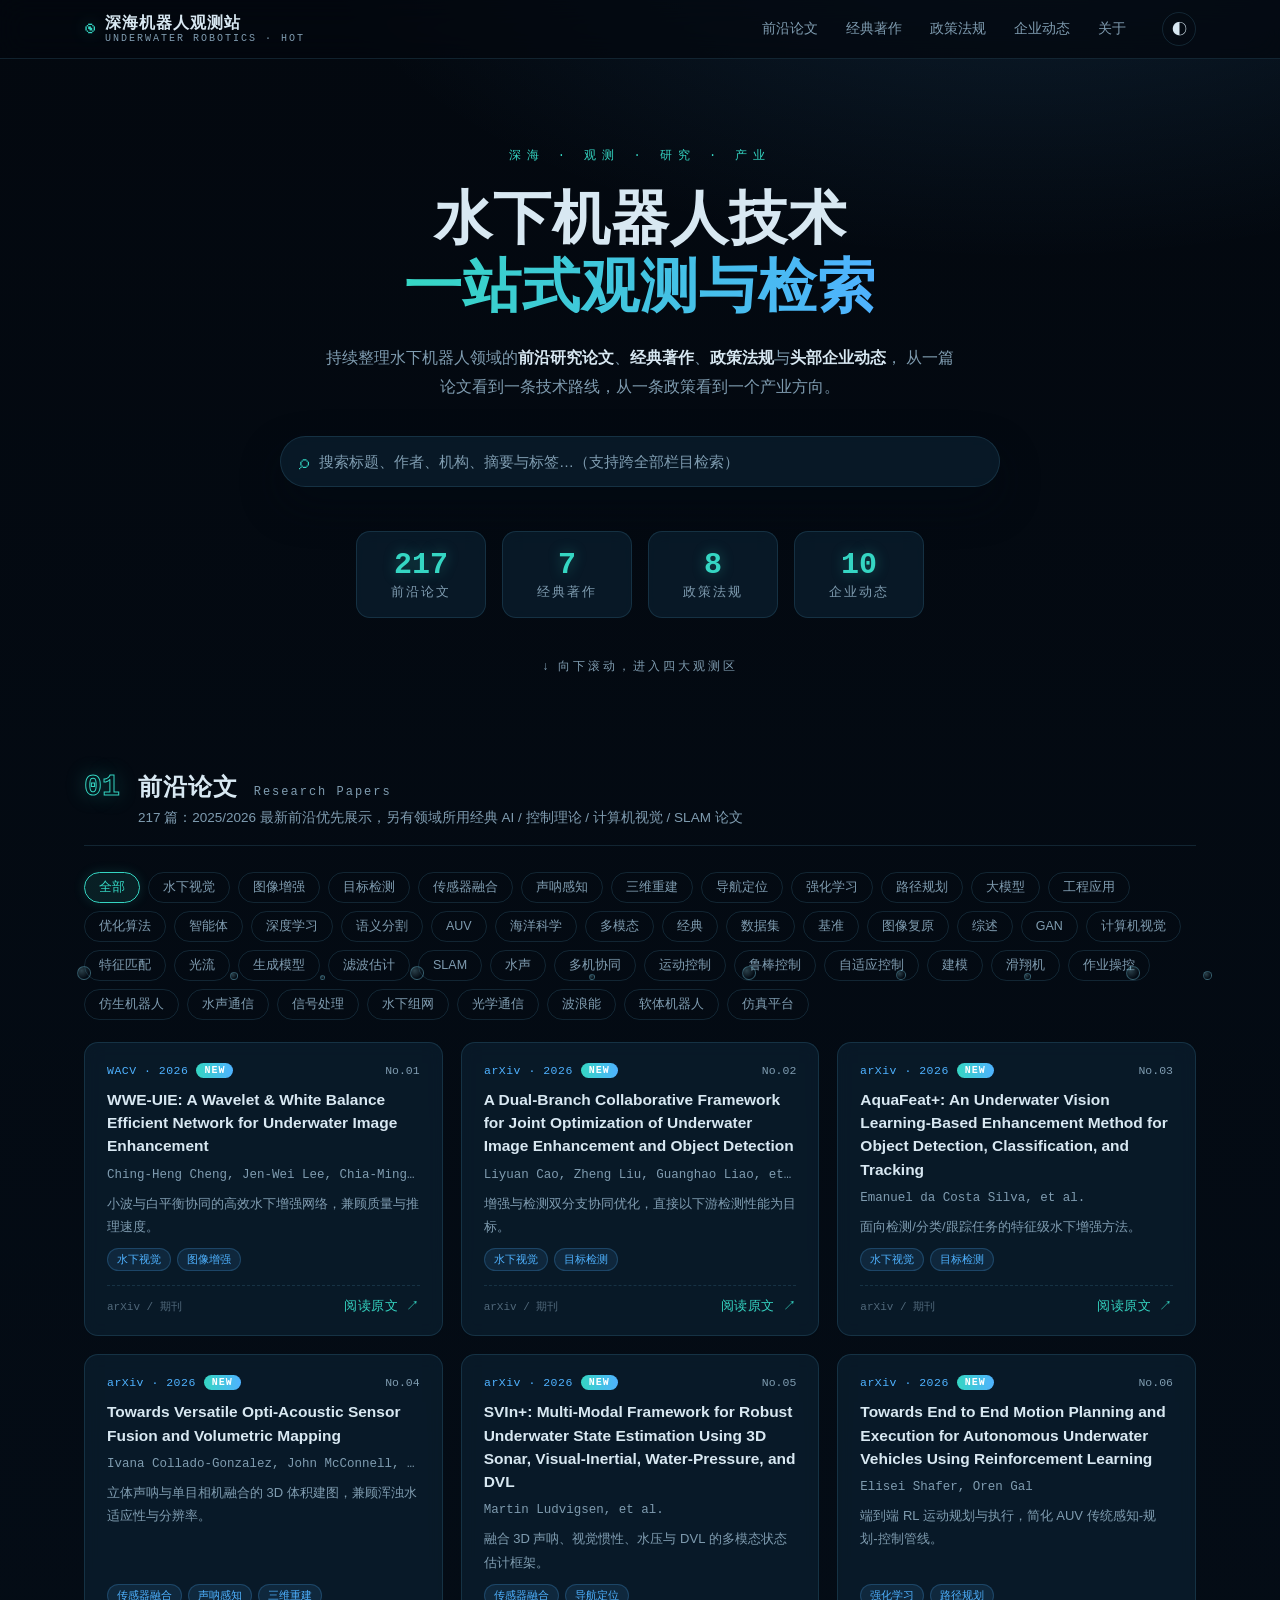
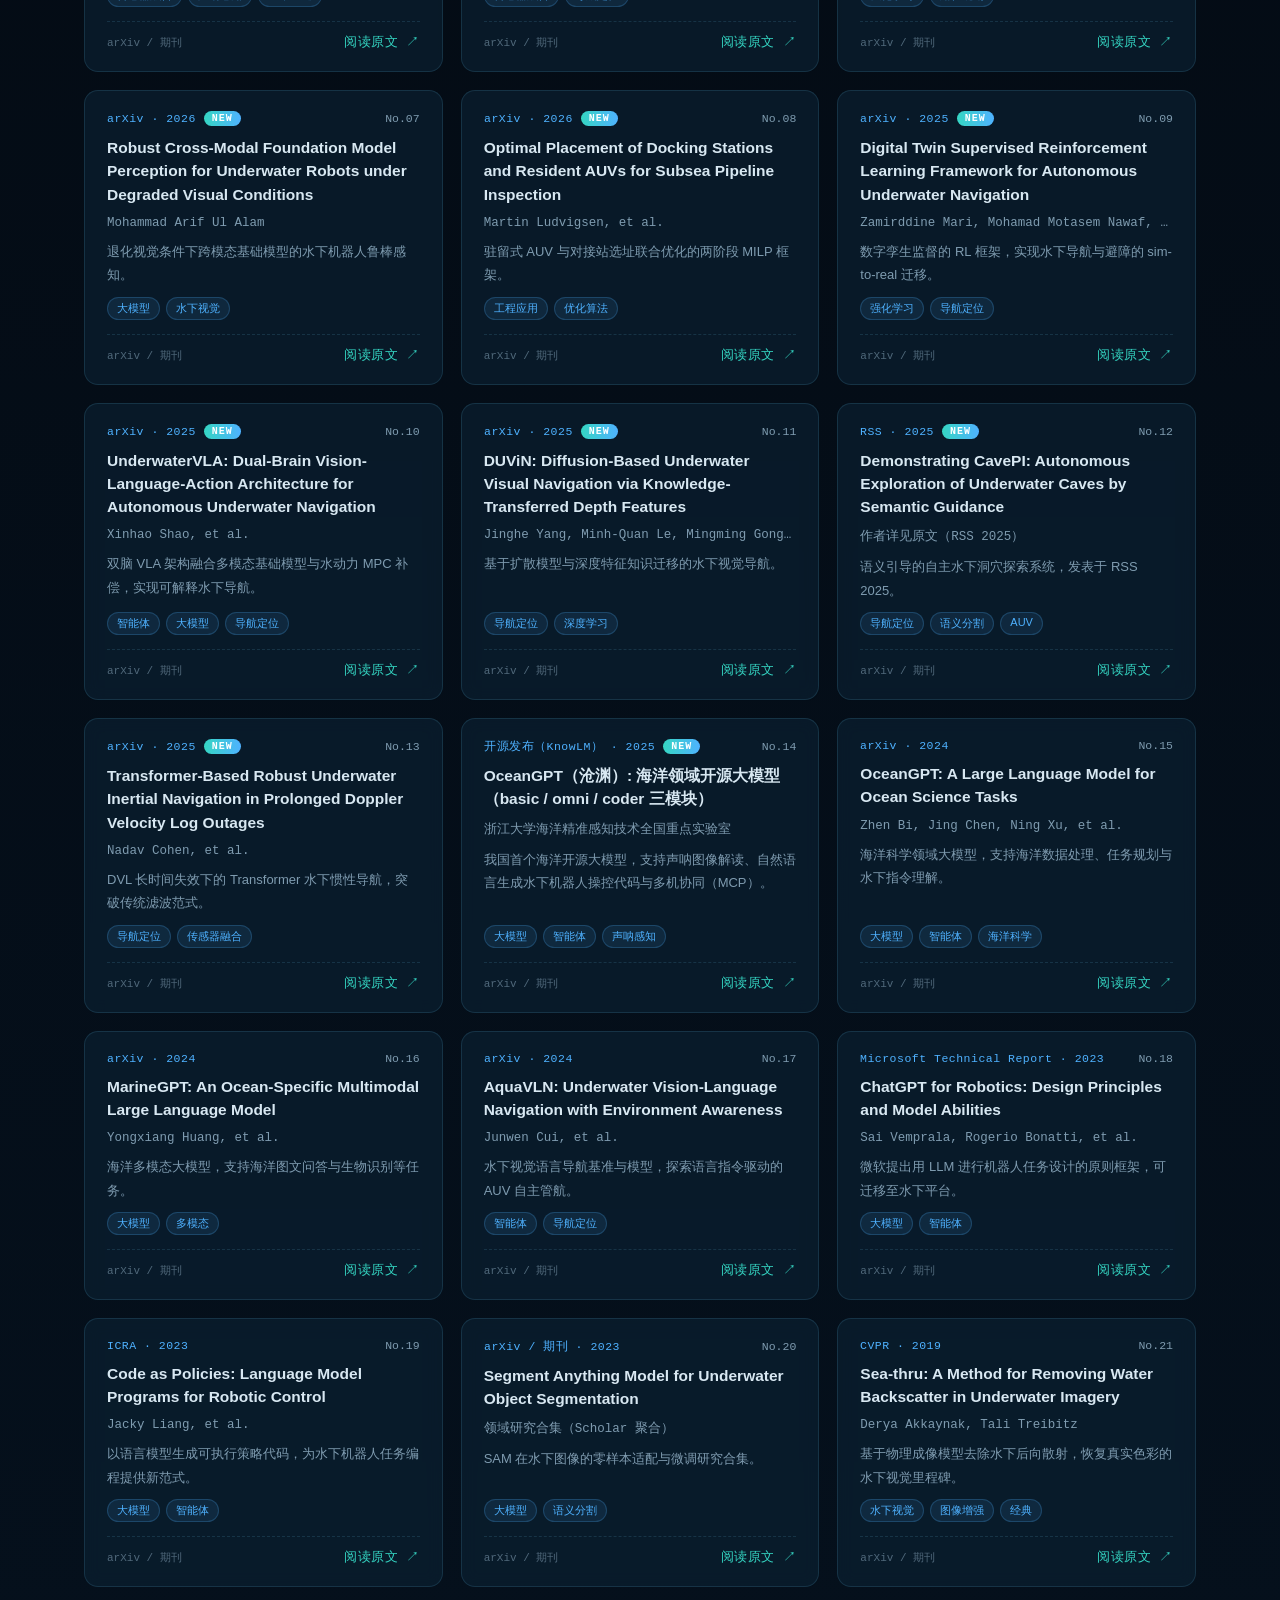
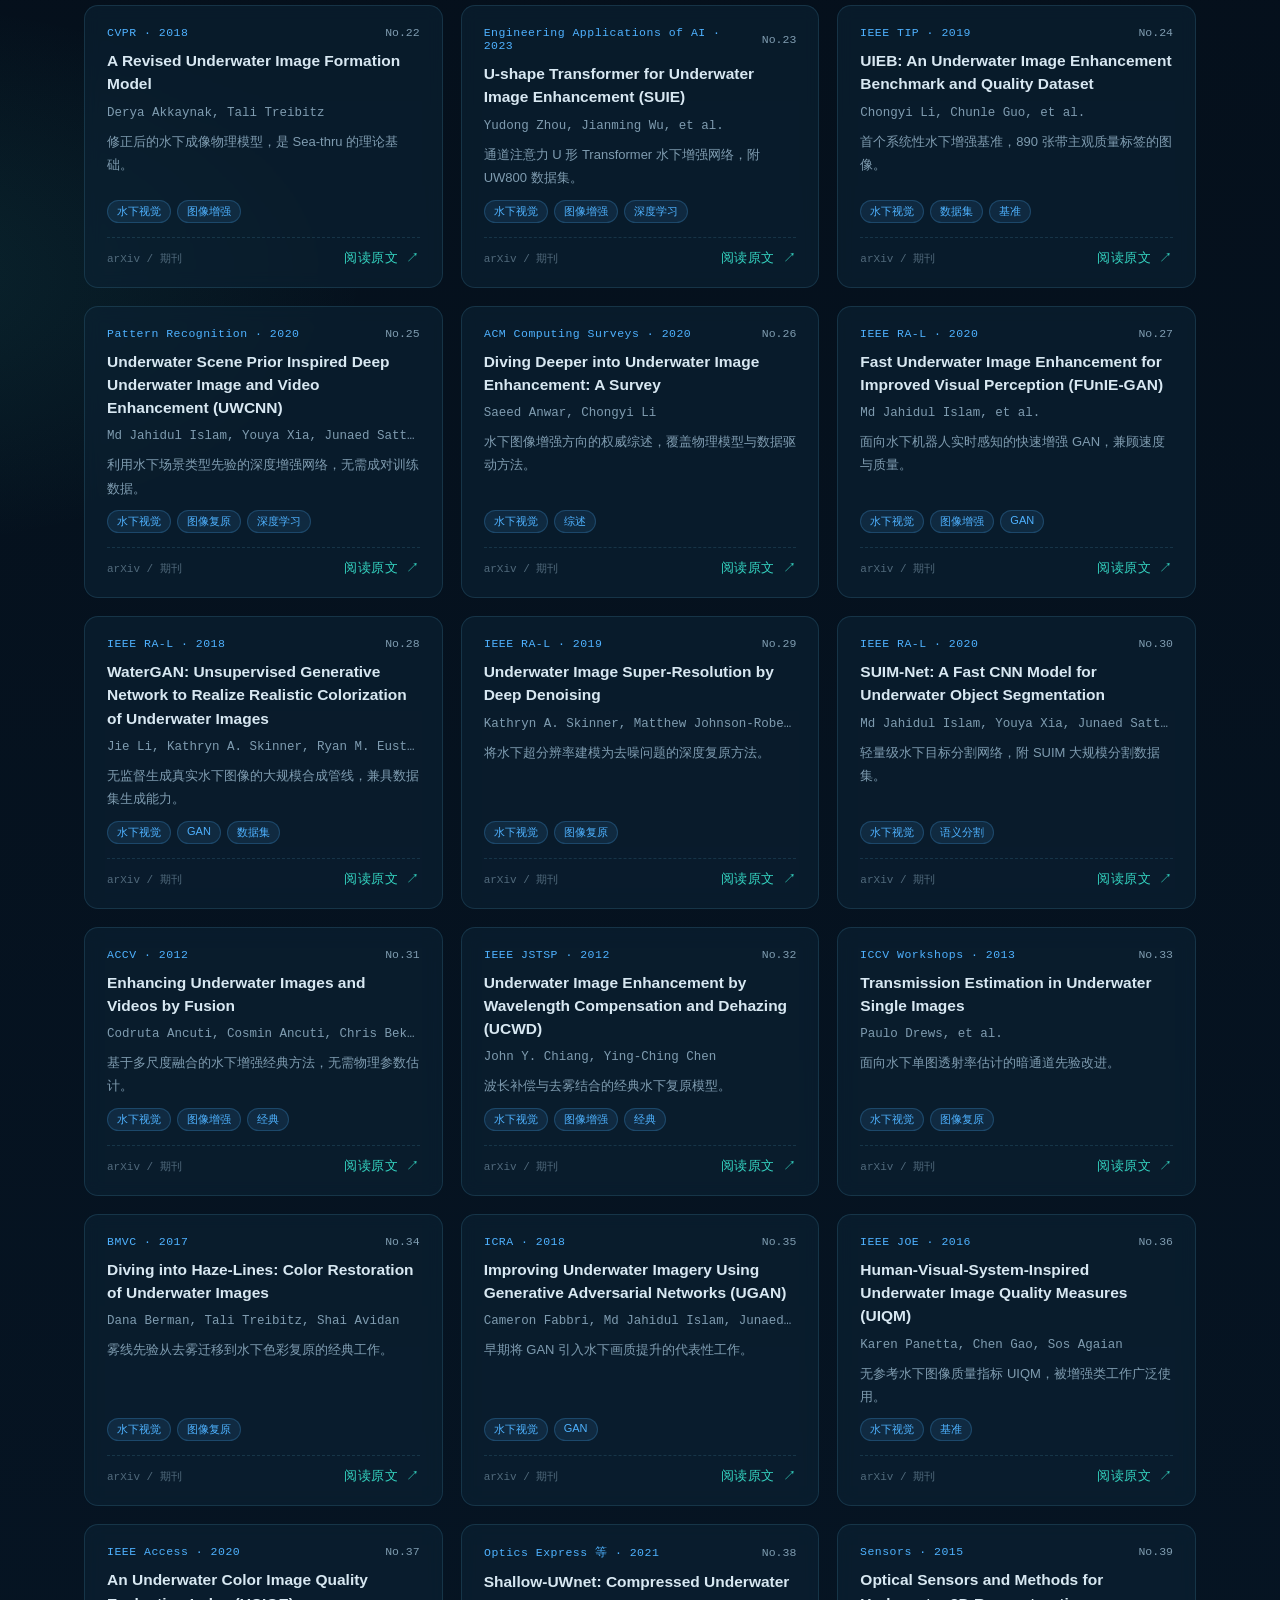
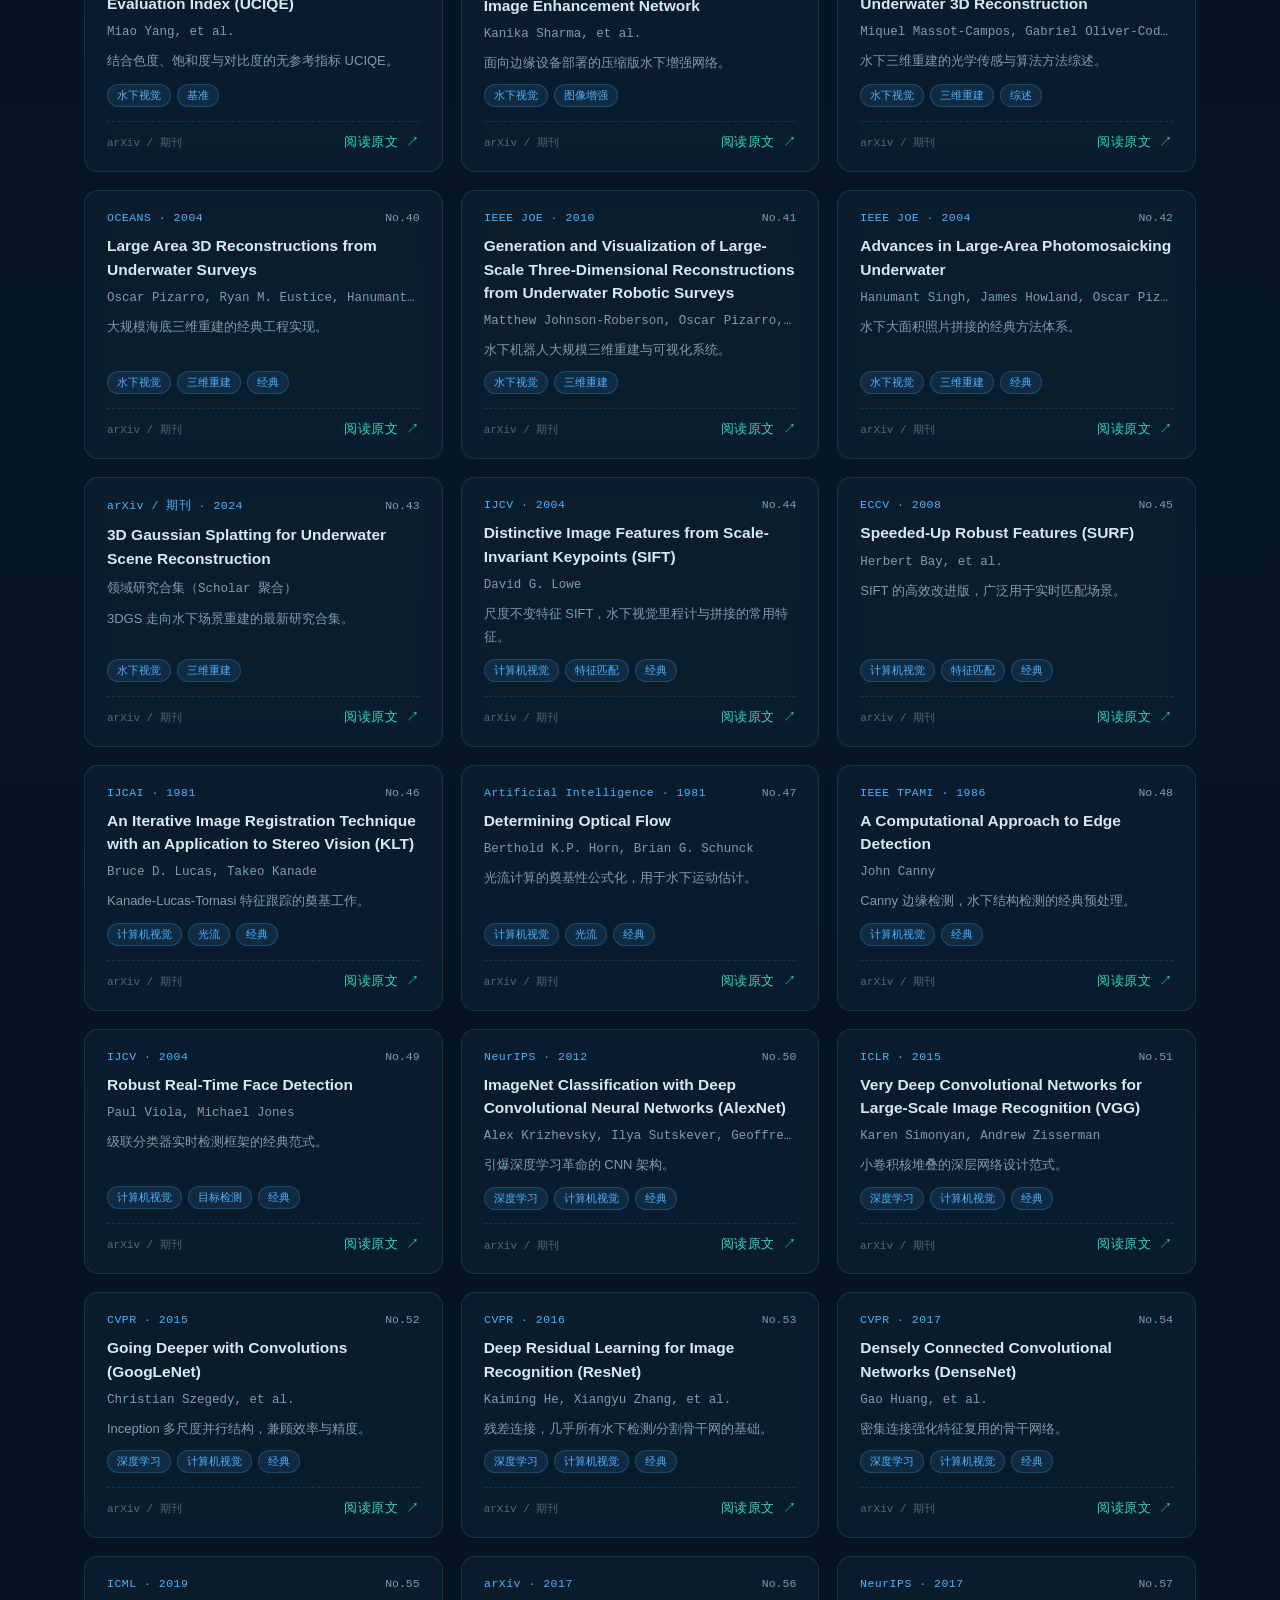
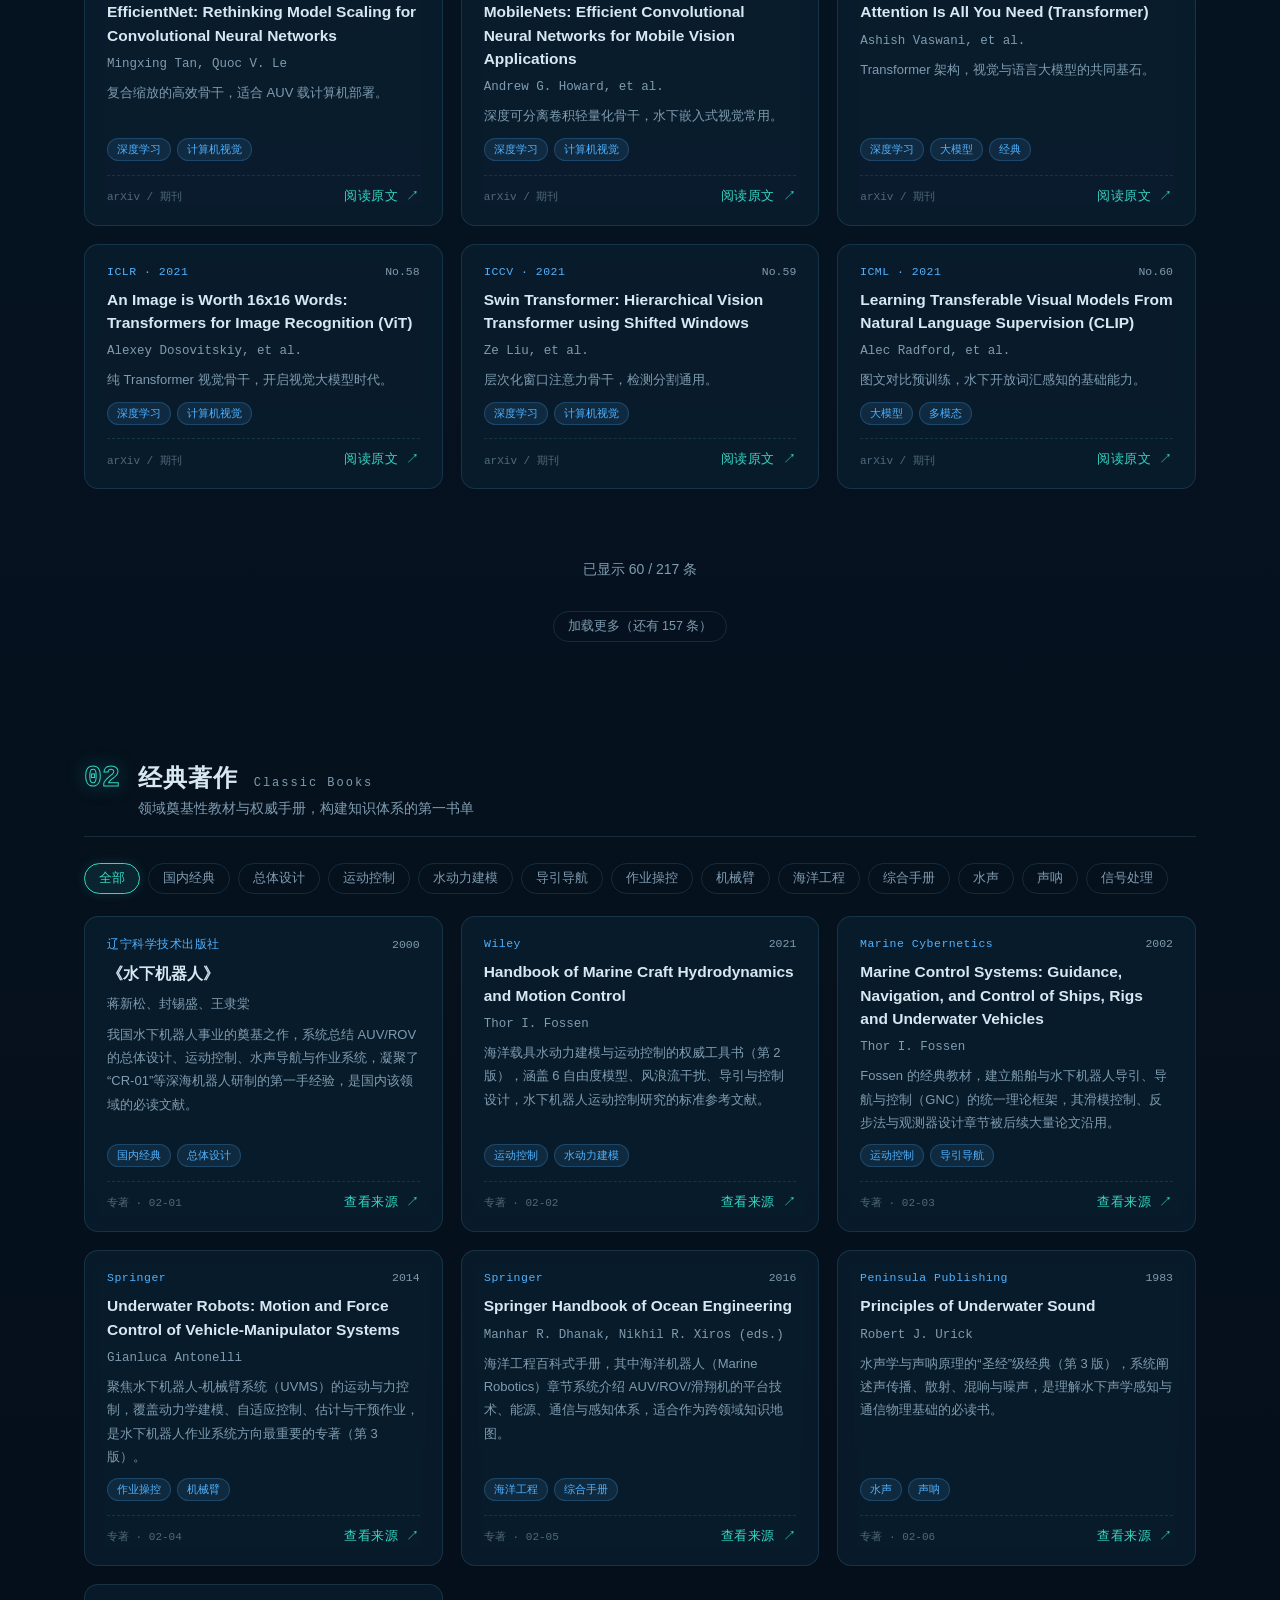
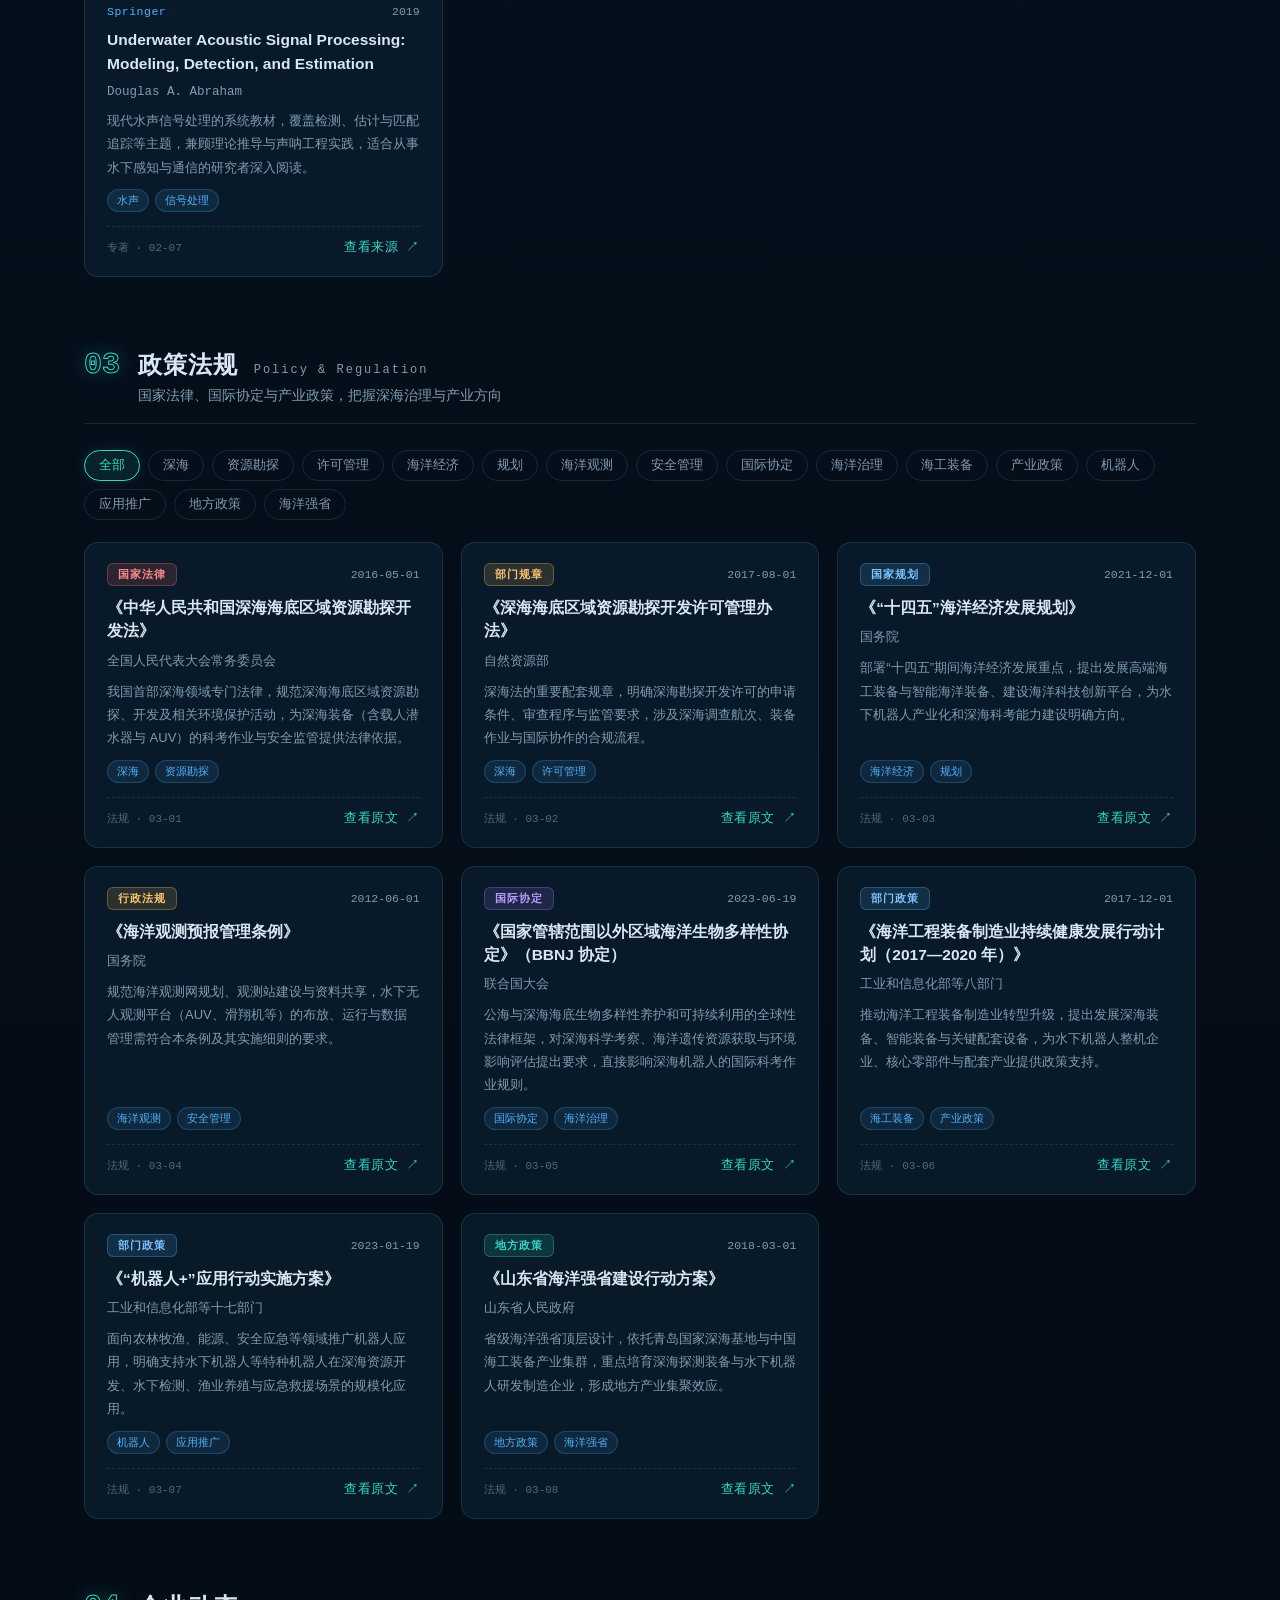
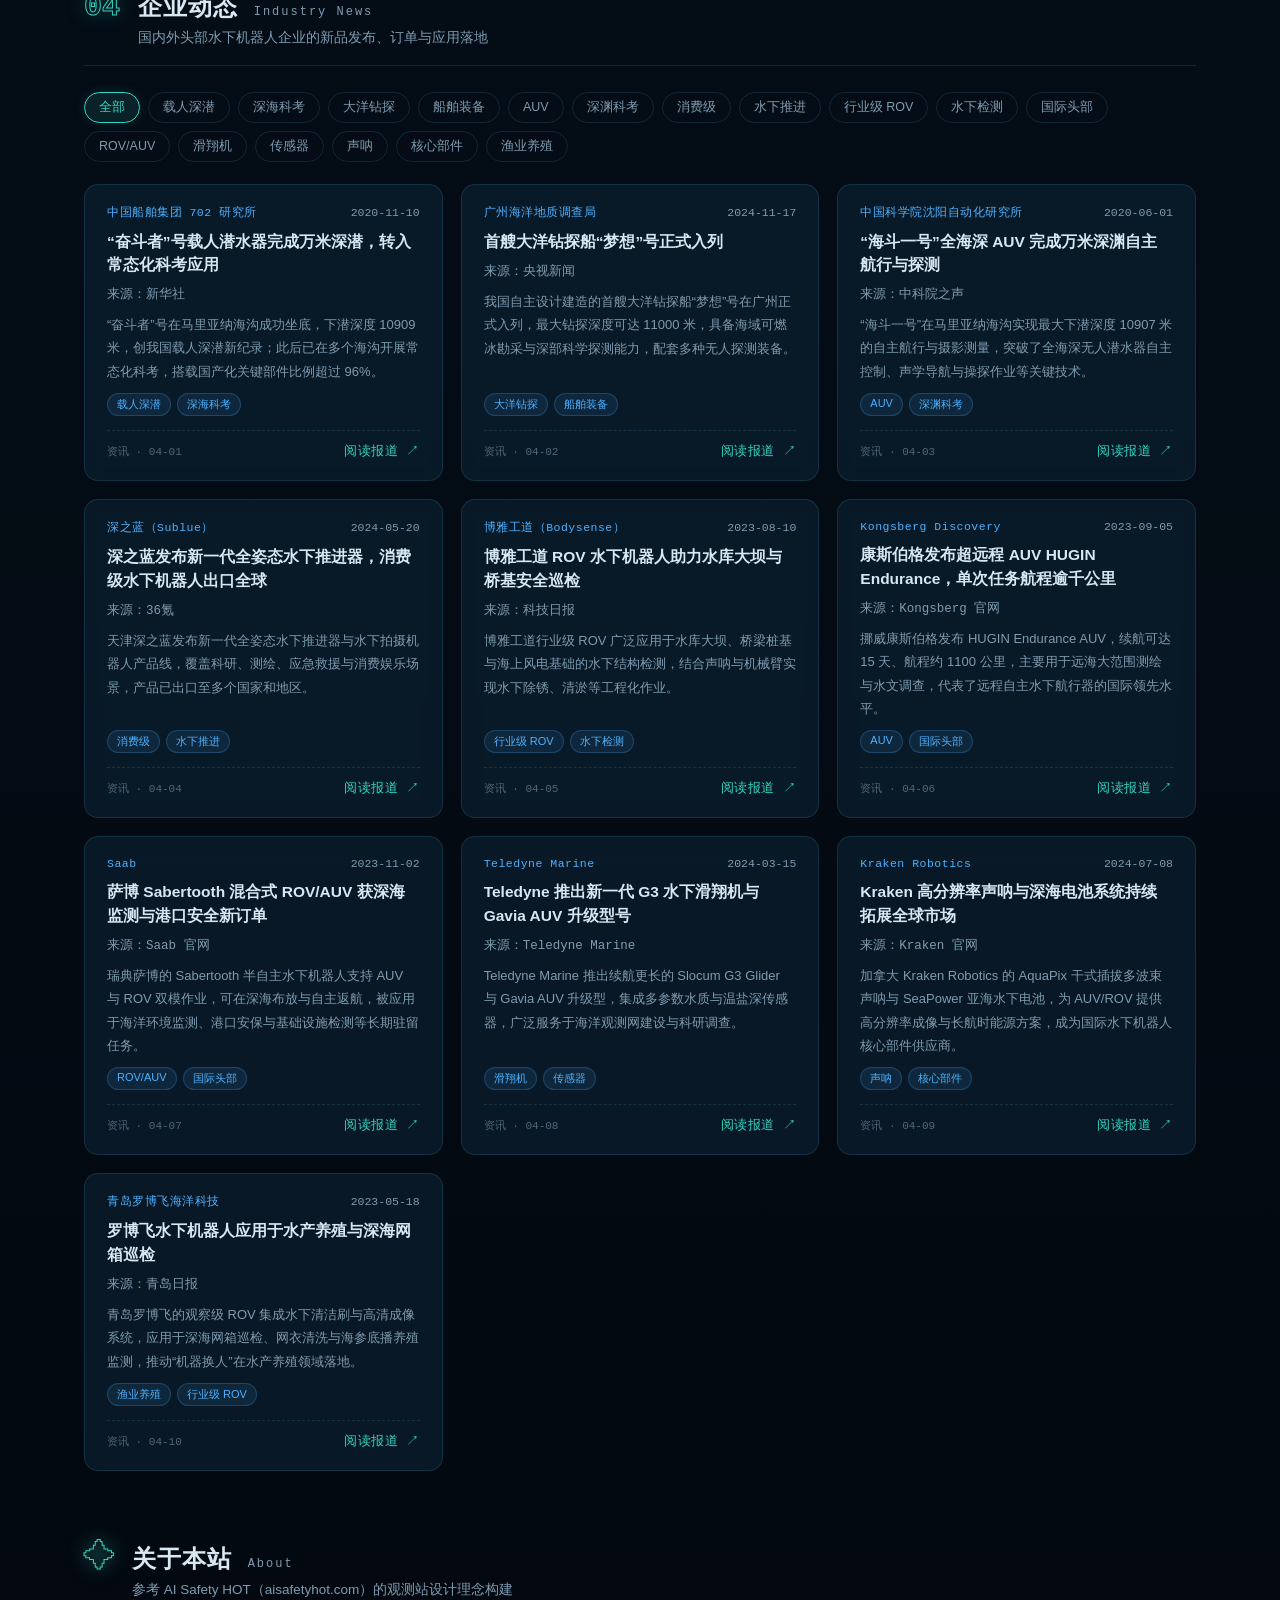
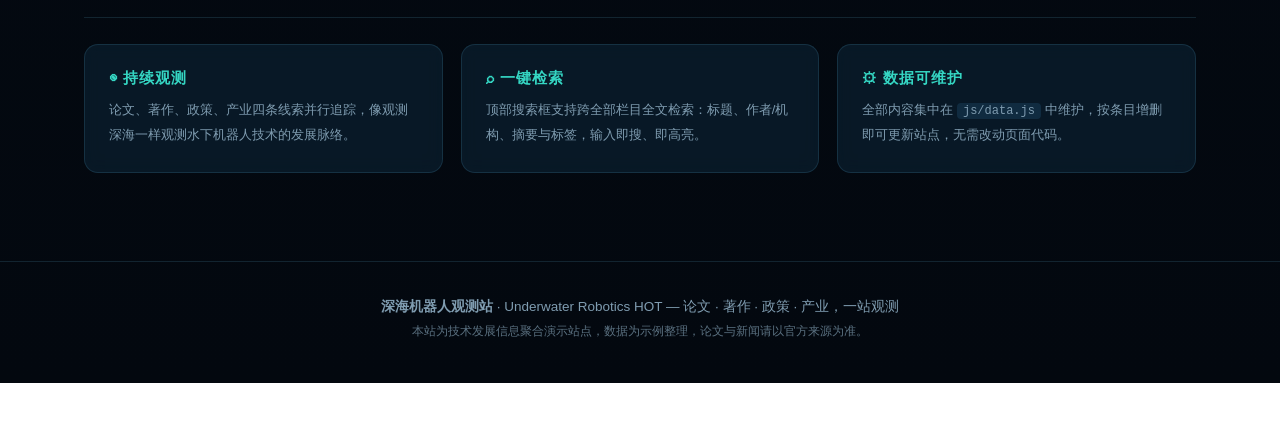
==== index.html @ 09038923 "init" ====
<!DOCTYPE html>
<html lang="zh-CN">
<head>
  <meta charset="UTF-8" />
  <meta name="viewport" content="width=device-width, initial-scale=1.0" />
  <title>深海机器人观测站 · Underwater Robotics HOT</title>
  <meta name="description" content="水下机器人技术前沿信息聚合站：前沿论文、经典著作、政策法规、头部企业动态，一站搜索与阅读。" />
  <link rel="stylesheet" href="css/style.css" />
</head>
<body>
  <!-- 气泡动效背景 -->
  <div class="bubbles" aria-hidden="true">
    <span></span><span></span><span></span><span></span><span></span>
    <span></span><span></span><span></span><span></span><span></span>
  </div>

  <!-- 顶部导航 -->
  <header class="topbar" id="topbar">
    <div class="topbar-inner">
      <a class="brand" href="#top">
        <span class="brand-logo">◉</span>
        <span class="brand-text">
          <strong>深海机器人观测站</strong>
          <small>UNDERWATER ROBOTICS · HOT</small>
        </span>
      </a>
      <nav class="main-nav" id="mainNav">
        <a href="#papers" class="nav-link">前沿论文</a>
        <a href="#books" class="nav-link">经典著作</a>
        <a href="#policies" class="nav-link">政策法规</a>
        <a href="#news" class="nav-link">企业动态</a>
        <a href="#about" class="nav-link">关于</a>
      </nav>
      <button class="theme-toggle" id="themeToggle" title="切换明暗主题">◐</button>
    </div>
  </header>

  <main id="top">
    <!-- 品牌区 + 搜索 -->
    <section class="hero">
      <p class="hero-eyebrow">深海 · 观测 · 研究 · 产业</p>
      <h1 class="hero-title">水下机器人技术<br /><em>一站式观测与检索</em></h1>
      <p class="hero-sub">
        持续整理水下机器人领域的<b>前沿研究论文</b>、<b>经典著作</b>、<b>政策法规</b>与<b>头部企业动态</b>，
        从一篇论文看到一条技术路线，从一条政策看到一个产业方向。
      </p>
      <div class="search-wrap">
        <span class="search-icon">⌕</span>
        <input
          id="searchInput"
          type="search"
          placeholder="搜索标题、作者、机构、摘要与标签…（支持跨全部栏目检索）"
          autocomplete="off"
        />
        <button id="searchClear" class="search-clear" title="清空搜索">×</button>
      </div>
      <div class="search-meta" id="searchMeta" hidden></div>

      <div class="stats" id="stats">
        <div class="stat"><b data-count="217">0</b><span>前沿论文</span></div>
        <div class="stat"><b data-count="7">0</b><span>经典著作</span></div>
        <div class="stat"><b data-count="8">0</b><span>政策法规</span></div>
        <div class="stat"><b data-count="10">0</b><span>企业动态</span></div>
      </div>
      <div class="hero-hint">↓ 向下滚动，进入四大观测区</div>
    </section>

    <!-- 01 前沿论文 -->
    <section class="zone" id="papers">
      <header class="zone-head">
        <span class="zone-no">01</span>
        <div>
          <h2>前沿论文 <small>Research Papers</small></h2>
          <p>217 篇：2025/2026 最新前沿优先展示，另有领域所用经典 AI / 控制理论 / 计算机视觉 / SLAM 论文</p>
        </div>
      </header>
      <div class="filters" id="paperFilters"></div>
      <div class="cards" id="paperCards"></div>
    </section>

    <!-- 02 经典著作 -->
    <section class="zone" id="books">
      <header class="zone-head">
        <span class="zone-no">02</span>
        <div>
          <h2>经典著作 <small>Classic Books</small></h2>
          <p>领域奠基性教材与权威手册，构建知识体系的第一书单</p>
        </div>
      </header>
      <div class="filters" id="bookFilters"></div>
      <div class="cards" id="bookCards"></div>
    </section>

    <!-- 03 政策法规 -->
    <section class="zone" id="policies">
      <header class="zone-head">
        <span class="zone-no">03</span>
        <div>
          <h2>政策法规 <small>Policy &amp; Regulation</small></h2>
          <p>国家法律、国际协定与产业政策，把握深海治理与产业方向</p>
        </div>
      </header>
      <div class="filters" id="policyFilters"></div>
      <div class="cards" id="policyCards"></div>
    </section>

    <!-- 04 企业动态 -->
    <section class="zone" id="news">
      <header class="zone-head">
        <span class="zone-no">04</span>
        <div>
          <h2>企业动态 <small>Industry News</small></h2>
          <p>国内外头部水下机器人企业的新品发布、订单与应用落地</p>
        </div>
      </header>
      <div class="filters" id="newsFilters"></div>
      <div class="cards" id="newsCards"></div>
    </section>

    <!-- 关于 -->
    <section class="zone about" id="about">
      <header class="zone-head">
        <span class="zone-no">✦</span>
        <div>
          <h2>关于本站 <small>About</small></h2>
          <p>参考 AI Safety HOT（aisafetyhot.com）的观测站设计理念构建</p>
        </div>
      </header>
      <div class="about-grid">
        <div class="about-card">
          <h3>◉ 持续观测</h3>
          <p>论文、著作、政策、产业四条线索并行追踪，像观测深海一样观测水下机器人技术的发展脉络。</p>
        </div>
        <div class="about-card">
          <h3>⌕ 一键检索</h3>
          <p>顶部搜索框支持跨全部栏目全文检索：标题、作者/机构、摘要与标签，输入即搜、即高亮。</p>
        </div>
        <div class="about-card">
          <h3>⚙ 数据可维护</h3>
          <p>全部内容集中在 <code>js/data.js</code> 中维护，按条目增删即可更新站点，无需改动页面代码。</p>
        </div>
      </div>
    </section>
  </main>

  <footer class="footer">
    <p><b>深海机器人观测站</b> · Underwater Robotics HOT — 论文 · 著作 · 政策 · 产业，一站观测</p>
    <p class="footer-note">本站为技术发展信息聚合演示站点，数据为示例整理，论文与新闻请以官方来源为准。</p>
  </footer>

  <button id="backTop" class="back-top" title="回到顶部">↑</button>

  <script src="js/data_papers.js"></script>
  <script src="js/data.js"></script>
  <script src="js/app.js"></script>
</body>
</html>
---- css/style.css ----
/* ============================================================
 * 深海机器人观测站 · 样式
 * 深海观测台风格：深色底 + 青蓝光晕 + 玻璃拟态卡片
 * ============================================================ */

:root {
  --bg-0: #03080f;
  --bg-1: #061524;
  --bg-2: #0a2033;
  --ink: #d8e8f2;
  --ink-dim: #7f9cb0;
  --line: rgba(94, 178, 214, 0.16);
  --accent: #35d6c3;
  --accent-2: #4fb2ff;
  --accent-glow: rgba(53, 214, 195, 0.35);
  --card-bg: rgba(12, 34, 52, 0.62);
  --card-hover: rgba(16, 44, 66, 0.85);
  --mark-bg: rgba(53, 214, 195, 0.28);
  --radius: 14px;
  --mono: "SF Mono", "JetBrains Mono", Consolas, monospace;
}

body.light {
  --bg-0: #eef6fa;
  --bg-1: #e2eef6;
  --bg-2: #d5e6f0;
  --ink: #12303f;
  --ink-dim: #557486;
  --line: rgba(20, 90, 120, 0.18);
  --accent: #0a8f80;
  --accent-2: #1d6fb8;
  --accent-glow: rgba(10, 143, 128, 0.25);
  --card-bg: rgba(255, 255, 255, 0.78);
  --card-hover: rgba(255, 255, 255, 0.95);
  --mark-bg: rgba(10, 143, 128, 0.22);
}

* { box-sizing: border-box; margin: 0; padding: 0; }

html { scroll-behavior: smooth; }

body {
  font-family: "PingFang SC", "Microsoft YaHei", "Helvetica Neue", Arial, sans-serif;
  color: var(--ink);
  background:
    radial-gradient(1200px 600px at 80% -100px, rgba(79, 178, 255, 0.14), transparent 60%),
    radial-gradient(900px 500px at -10% 30%, rgba(53, 214, 195, 0.10), transparent 55%),
    linear-gradient(180deg, var(--bg-0), var(--bg-1) 45%, var(--bg-0));
  min-height: 100vh;
  overflow-x: hidden;
}

::selection { background: var(--accent-glow); }

/* ---------- 气泡动效 ---------- */
.bubbles span {
  position: fixed;
  bottom: -80px;
  width: 14px; height: 14px;
  border: 1px solid rgba(120, 210, 235, 0.35);
  border-radius: 50%;
  background: radial-gradient(circle at 30% 30%, rgba(160, 230, 245, 0.25), transparent 70%);
  animation: rise linear infinite;
  pointer-events: none;
  z-index: 0;
}
.bubbles span:nth-child(1)  { left: 6%;  animation-duration: 14s; animation-delay: 0s; }
.bubbles span:nth-child(2)  { left: 18%; animation-duration: 19s; animation-delay: 3s; width: 8px; height: 8px; }
.bubbles span:nth-child(3)  { left: 32%; animation-duration: 12s; animation-delay: 6s; }
.bubbles span:nth-child(4)  { left: 46%; animation-duration: 22s; animation-delay: 1s; width: 6px; height: 6px; }
.bubbles span:nth-child(5)  { left: 58%; animation-duration: 16s; animation-delay: 4s; }
.bubbles span:nth-child(6)  { left: 70%; animation-duration: 20s; animation-delay: 8s; width: 10px; height: 10px; }
.bubbles span:nth-child(7)  { left: 80%; animation-duration: 13s; animation-delay: 2s; width: 7px; height: 7px; }
.bubbles span:nth-child(8)  { left: 88%; animation-duration: 24s; animation-delay: 5s; }
.bubbles span:nth-child(9)  { left: 94%; animation-duration: 17s; animation-delay: 9s; width: 9px; height: 9px; }
.bubbles span:nth-child(10) { left: 25%; animation-duration: 26s; animation-delay: 10s; width: 5px; height: 5px; }

@keyframes rise {
  0%   { transform: translateY(0) translateX(0); opacity: 0; }
  10%  { opacity: 0.8; }
  90%  { opacity: 0.4; }
  100% { transform: translateY(-110vh) translateX(40px); opacity: 0; }
}

/* ---------- 顶部导航 ---------- */
.topbar {
  position: sticky; top: 0; z-index: 50;
  backdrop-filter: blur(14px);
  background: color-mix(in srgb, var(--bg-0) 72%, transparent);
  border-bottom: 1px solid var(--line);
}
.topbar-inner {
  max-width: 1160px; margin: 0 auto;
  padding: 12px 24px;
  display: flex; align-items: center; gap: 24px;
}
.brand { display: flex; align-items: center; gap: 10px; text-decoration: none; color: var(--ink); }
.brand-logo {
  font-size: 22px; color: var(--accent);
  filter: drop-shadow(0 0 8px var(--accent-glow));
  animation: pulse 3s ease-in-out infinite;
}
@keyframes pulse { 0%,100% { opacity: 1; } 50% { opacity: 0.55; } }
.brand-text { display: flex; flex-direction: column; line-height: 1.2; }
.brand-text strong { font-size: 16px; letter-spacing: 1px; }
.brand-text small {
  font-size: 10px; color: var(--ink-dim);
  font-family: var(--mono); letter-spacing: 2px;
}
.main-nav { display: flex; gap: 4px; margin-left: auto; flex-wrap: wrap; }
.nav-link {
  color: var(--ink-dim); text-decoration: none;
  font-size: 14px; padding: 7px 12px; border-radius: 8px;
  transition: all 0.2s;
}
.nav-link:hover { color: var(--ink); background: rgba(120, 200, 230, 0.08); }
.nav-link.active {
  color: var(--accent);
  background: rgba(53, 214, 195, 0.10);
  box-shadow: inset 0 0 0 1px rgba(53, 214, 195, 0.25);
}
.theme-toggle {
  background: none; border: 1px solid var(--line); color: var(--ink);
  width: 34px; height: 34px; border-radius: 50%;
  font-size: 15px; cursor: pointer; transition: all 0.2s;
}
.theme-toggle:hover { border-color: var(--accent); color: var(--accent); }

/* ---------- Hero ---------- */
.hero {
  max-width: 900px; margin: 0 auto;
  padding: 88px 24px 40px;
  text-align: center;
  position: relative; z-index: 1;
}
.hero-eyebrow {
  font-family: var(--mono); font-size: 12px; letter-spacing: 6px;
  color: var(--accent); margin-bottom: 20px;
}
.hero-title {
  font-size: clamp(34px, 6vw, 58px);
  line-height: 1.18; font-weight: 800; letter-spacing: 1px;
}
.hero-title em {
  font-style: normal;
  background: linear-gradient(90deg, var(--accent), var(--accent-2));
  -webkit-background-clip: text; background-clip: text;
  -webkit-text-fill-color: transparent;
}
.hero-sub {
  margin: 22px auto 0; max-width: 640px;
  color: var(--ink-dim); font-size: 15.5px; line-height: 1.9;
}
.hero-sub b { color: var(--ink); font-weight: 600; }

/* 搜索框 */
.search-wrap {
  margin: 34px auto 0; max-width: 720px;
  display: flex; align-items: center; gap: 10px;
  padding: 4px 8px 4px 18px;
  background: var(--card-bg);
  border: 1px solid var(--line);
  border-radius: 999px;
  backdrop-filter: blur(10px);
  box-shadow: 0 0 0 0 var(--accent-glow), 0 18px 40px rgba(0, 10, 20, 0.45);
  transition: box-shadow 0.25s, border-color 0.25s;
}
.search-wrap:focus-within {
  border-color: var(--accent);
  box-shadow: 0 0 0 4px var(--accent-glow), 0 18px 40px rgba(0, 10, 20, 0.45);
}
.search-icon { font-size: 20px; color: var(--accent); }
#searchInput {
  flex: 1; border: none; outline: none; background: none;
  color: var(--ink); font-size: 15px; padding: 12px 0;
}
#searchInput::placeholder { color: var(--ink-dim); }
.search-clear {
  display: none;
  border: none; background: rgba(127, 156, 176, 0.18);
  color: var(--ink); width: 30px; height: 30px; border-radius: 50%;
  font-size: 16px; cursor: pointer;
}
.search-clear.show { display: block; }
.search-meta {
  margin: 14px auto 0; max-width: 720px;
  font-family: var(--mono); font-size: 12.5px; color: var(--accent);
  letter-spacing: 1px;
}

/* 统计 */
.stats {
  margin: 44px auto 0;
  display: flex; justify-content: center; gap: 16px; flex-wrap: wrap;
}
.stat {
  min-width: 130px; padding: 16px 22px;
  background: var(--card-bg); border: 1px solid var(--line);
  border-radius: var(--radius); backdrop-filter: blur(8px);
}
.stat b {
  display: block; font-size: 30px; font-weight: 800;
  color: var(--accent); font-family: var(--mono);
  text-shadow: 0 0 14px var(--accent-glow);
}
.stat span { font-size: 12.5px; color: var(--ink-dim); letter-spacing: 2px; }
.hero-hint {
  margin-top: 40px; color: var(--ink-dim); font-size: 12px;
  letter-spacing: 3px; animation: bob 2s ease-in-out infinite;
}
@keyframes bob { 0%,100% { transform: translateY(0); } 50% { transform: translateY(6px); } }

/* ---------- 观测区 ---------- */
.zone {
  max-width: 1160px; margin: 0 auto;
  padding: 56px 24px 16px;
  position: relative; z-index: 1;
}
.zone-head {
  display: flex; align-items: flex-start; gap: 18px;
  margin-bottom: 26px; padding-bottom: 18px;
  border-bottom: 1px solid var(--line);
}
.zone-no {
  font-family: var(--mono); font-size: 30px; font-weight: 700;
  color: transparent;
  -webkit-text-stroke: 1px var(--accent);
  text-shadow: 0 0 20px var(--accent-glow);
  line-height: 1.1;
}
.zone-head h2 { font-size: 24px; letter-spacing: 1px; }
.zone-head h2 small {
  font-size: 12px; font-weight: 400; color: var(--ink-dim);
  font-family: var(--mono); letter-spacing: 2px; margin-left: 8px;
}
.zone-head p { margin-top: 6px; color: var(--ink-dim); font-size: 13.5px; }

/* 筛选器 */
.filters { display: flex; flex-wrap: wrap; gap: 8px; margin-bottom: 22px; }
.chip {
  border: 1px solid var(--line); background: transparent;
  color: var(--ink-dim); font-size: 12.5px;
  padding: 6px 14px; border-radius: 999px; cursor: pointer;
  transition: all 0.2s;
}
.chip:hover { color: var(--ink); border-color: var(--accent-2); }
.chip.active {
  color: var(--accent); border-color: var(--accent);
  background: rgba(53, 214, 195, 0.10);
  box-shadow: 0 0 12px rgba(53, 214, 195, 0.15);
}

/* 卡片 */
.cards {
  display: grid;
  grid-template-columns: repeat(auto-fill, minmax(340px, 1fr));
  gap: 18px;
}
.card {
  background: var(--card-bg);
  border: 1px solid var(--line);
  border-radius: var(--radius);
  padding: 20px 22px;
  backdrop-filter: blur(8px);
  display: flex; flex-direction: column; gap: 10px;
  transition: transform 0.22s, background 0.22s, border-color 0.22s, box-shadow 0.22s;
  position: relative;
}
.card:hover {
  transform: translateY(-4px);
  background: var(--card-hover);
  border-color: rgba(53, 214, 195, 0.4);
  box-shadow: 0 14px 34px rgba(0, 8, 16, 0.5), 0 0 0 1px rgba(53, 214, 195, 0.15);
}
.card-top {
  display: flex; justify-content: space-between; align-items: center; gap: 10px;
}
.card-venue {
  font-family: var(--mono); font-size: 11.5px; color: var(--accent-2);
  letter-spacing: 0.5px;
}
.card-date {
  font-family: var(--mono); font-size: 11.5px; color: var(--ink-dim);
  white-space: nowrap;
}
.card-title { font-size: 15.5px; font-weight: 700; line-height: 1.5; }
.card-title a { color: var(--ink); text-decoration: none; }
.card-title a:hover { color: var(--accent); }
.card-authors {
  font-size: 12.5px; color: var(--ink-dim);
  font-family: var(--mono);
  white-space: nowrap; overflow: hidden; text-overflow: ellipsis;
}
.card-summary {
  font-size: 13px; color: var(--ink-dim); line-height: 1.8;
  flex: 1;
  display: -webkit-box;
  -webkit-line-clamp: 4; -webkit-box-orient: vertical; overflow: hidden;
}
.card-tags { display: flex; flex-wrap: wrap; gap: 6px; }
.tag {
  font-size: 11px; padding: 3px 9px; border-radius: 999px;
  background: rgba(79, 178, 255, 0.10);
  border: 1px solid rgba(79, 178, 255, 0.22);
  color: var(--accent-2);
}
.card-foot {
  display: flex; justify-content: space-between; align-items: center;
  margin-top: 4px; padding-top: 12px;
  border-top: 1px dashed var(--line);
}
.card-link {
  font-size: 12.5px; color: var(--accent); text-decoration: none;
  font-family: var(--mono); letter-spacing: 0.5px;
}
.card-link:hover { text-shadow: 0 0 10px var(--accent-glow); }
.card-no { font-family: var(--mono); font-size: 11px; color: var(--ink-dim); opacity: 0.6; }

/* 等级徽标（政策） */
.badge {
  font-size: 11px; padding: 3px 10px; border-radius: 6px;
  font-weight: 600; letter-spacing: 1px;
}
.badge-law    { background: rgba(255, 110, 110, 0.14); color: #ff8a8a; border: 1px solid rgba(255,110,110,0.3); }
.badge-rule   { background: rgba(255, 190, 90, 0.14);  color: #ffc46b; border: 1px solid rgba(255,190,90,0.3); }
.badge-plan   { background: rgba(79, 178, 255, 0.14);  color: #7cc3ff; border: 1px solid rgba(79,178,255,0.3); }
.badge-intl   { background: rgba(160, 120, 255, 0.14); color: #b99aff; border: 1px solid rgba(160,120,255,0.3); }
.badge-local  { background: rgba(53, 214, 195, 0.14);  color: var(--accent); border: 1px solid rgba(53,214,195,0.3); }

.badge-new {
  display: inline-block;
  margin-left: 8px;
  font-size: 10px; font-weight: 700; letter-spacing: 1px;
  padding: 2px 8px; border-radius: 999px;
  color: #fff;
  background: linear-gradient(90deg, var(--accent), var(--accent-2));
  vertical-align: 1px;
}

/* 搜索命中高亮 */
mark {
  background: var(--mark-bg); color: var(--accent);
  border-radius: 3px; padding: 0 2px;
}

/* 空状态 */
.empty {
  grid-column: 1 / -1;
  text-align: center; padding: 48px 20px;
  color: var(--ink-dim); font-size: 14px; line-height: 2;
}
.empty b { color: var(--accent); font-family: var(--mono); }

/* ---------- 关于 ---------- */
.about-grid {
  display: grid; grid-template-columns: repeat(auto-fit, minmax(260px, 1fr));
  gap: 18px;
}
.about-card {
  background: var(--card-bg); border: 1px solid var(--line);
  border-radius: var(--radius); padding: 24px;
  backdrop-filter: blur(8px);
}
.about-card h3 { font-size: 15px; margin-bottom: 10px; color: var(--accent); letter-spacing: 1px; }
.about-card p { font-size: 13px; color: var(--ink-dim); line-height: 1.9; }
.about-card code {
  font-family: var(--mono); font-size: 12px;
  background: rgba(79, 178, 255, 0.12); padding: 1px 6px; border-radius: 4px;
}

/* ---------- 页脚 / 回顶 ---------- */
.footer {
  margin-top: 72px; padding: 36px 24px 44px;
  border-top: 1px solid var(--line);
  text-align: center; color: var(--ink-dim); font-size: 13.5px;
  position: relative; z-index: 1;
}
.footer-note { margin-top: 8px; font-size: 11.5px; opacity: 0.7; }
.back-top {
  position: fixed; right: 26px; bottom: 30px; z-index: 60;
  width: 42px; height: 42px; border-radius: 50%;
  border: 1px solid var(--line); background: var(--card-bg);
  color: var(--accent); font-size: 17px; cursor: pointer;
  backdrop-filter: blur(8px);
  opacity: 0; pointer-events: none; transition: opacity 0.3s, transform 0.3s;
  transform: translateY(8px);
}
.back-top.show { opacity: 1; pointer-events: auto; transform: translateY(0); }
.back-top:hover { border-color: var(--accent); box-shadow: 0 0 16px var(--accent-glow); }

/* ---------- 响应式 ---------- */
@media (max-width: 760px) {
  .topbar-inner { flex-wrap: wrap; gap: 8px; }
  .main-nav { margin-left: 0; width: 100%; justify-content: flex-start; overflow-x: auto; }
  .hero { padding-top: 56px; }
  .cards { grid-template-columns: 1fr; }
}
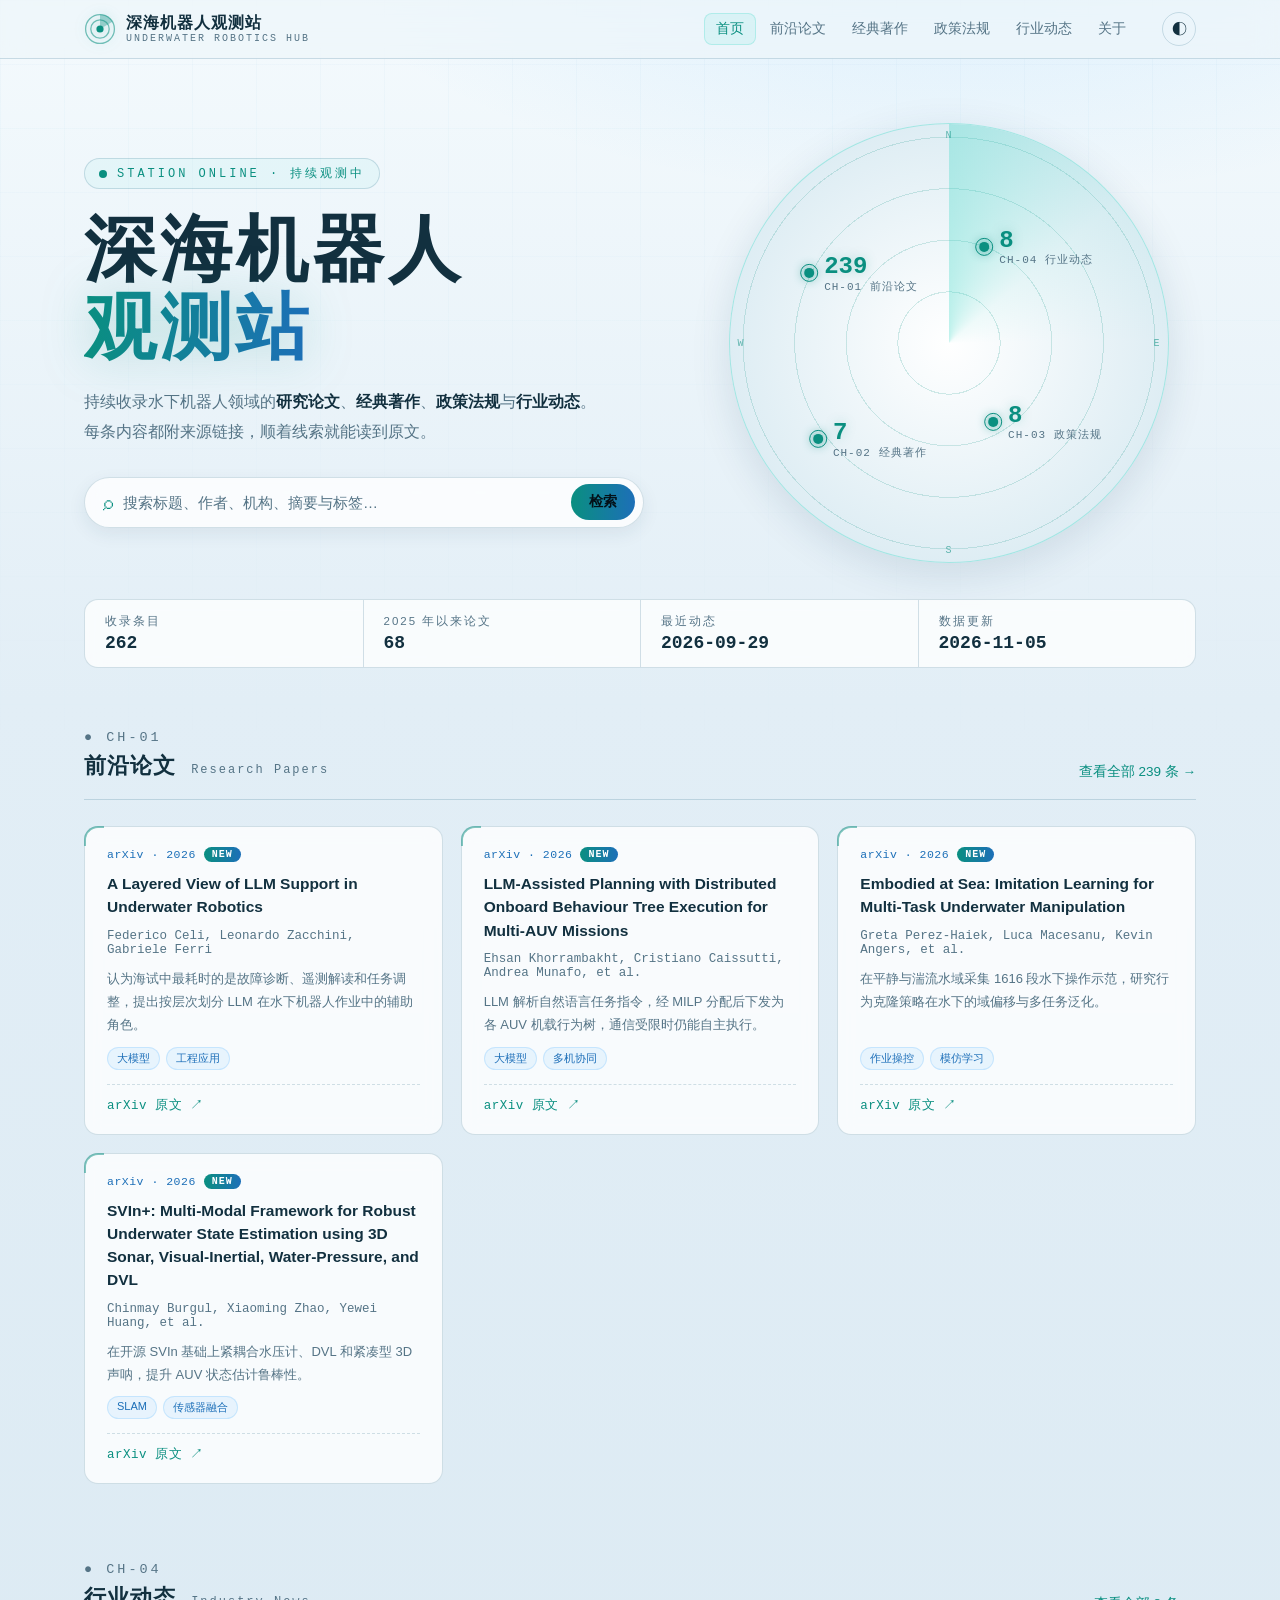
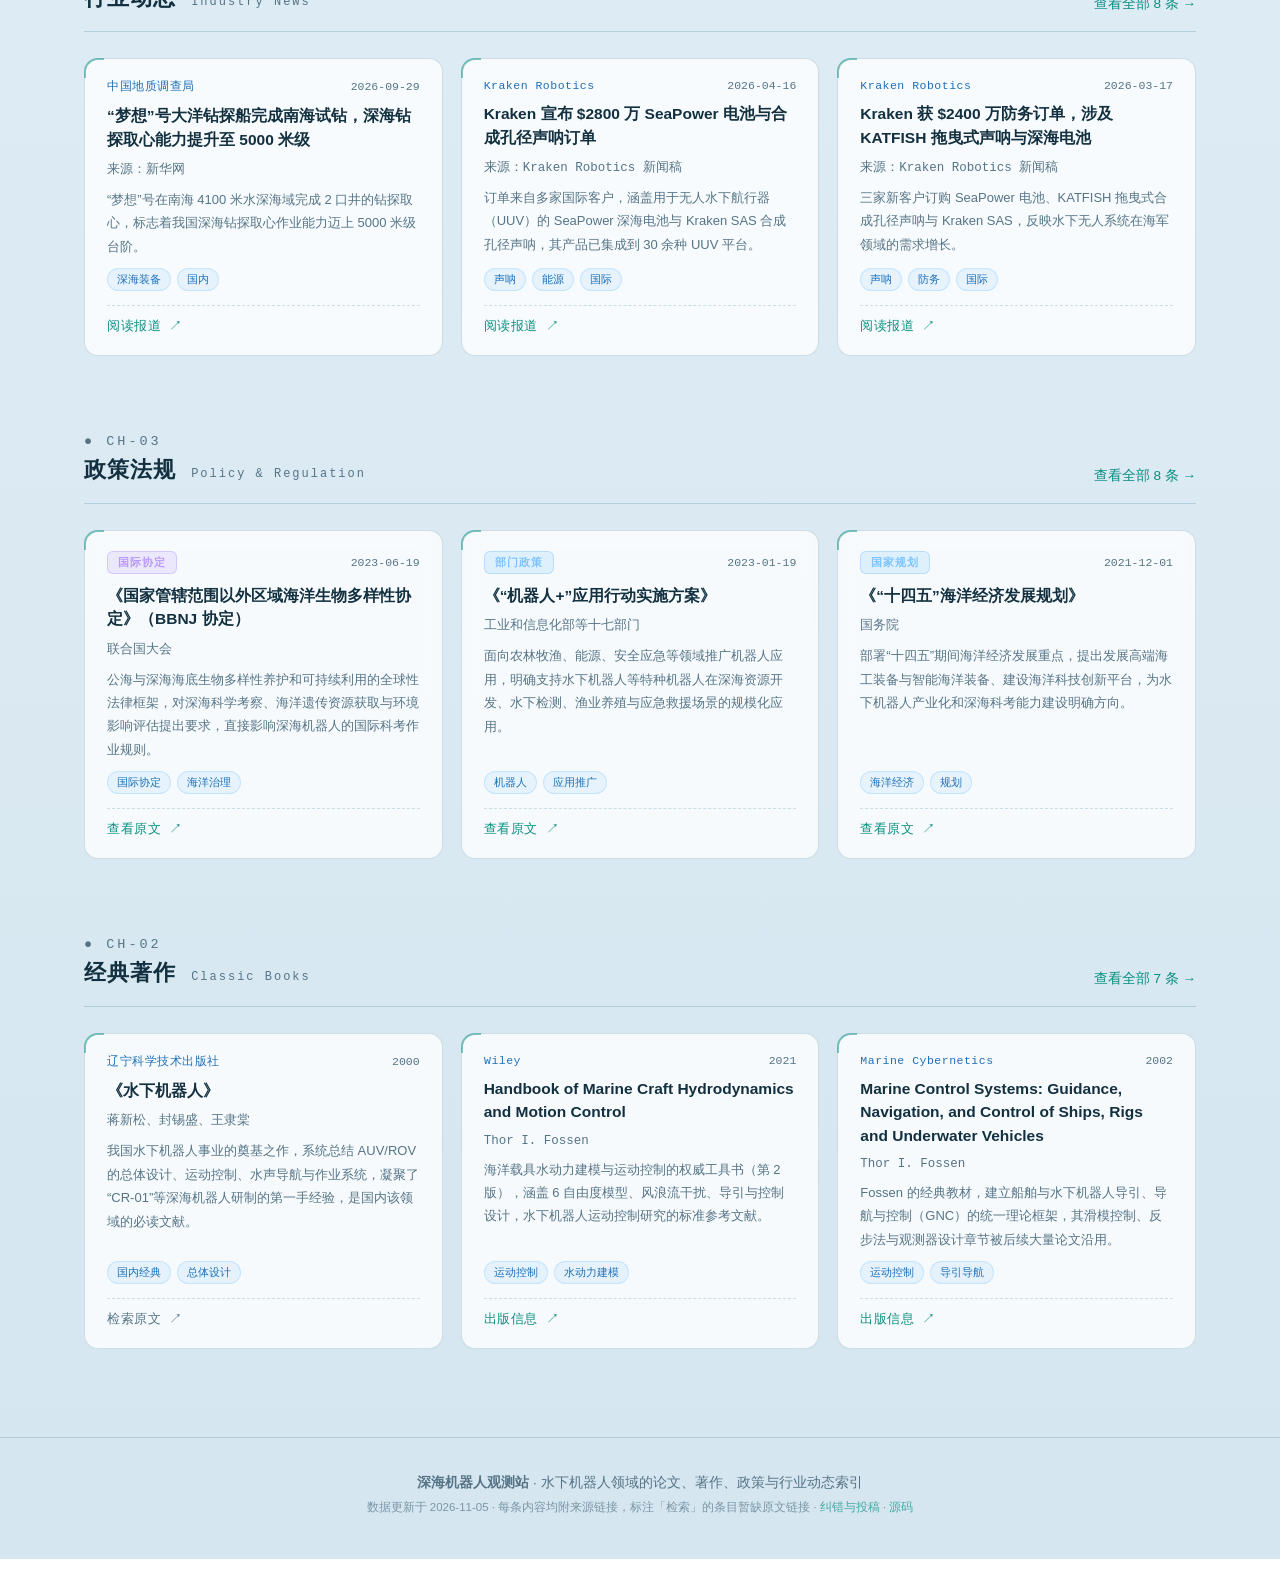
==== commit 051883b4: "Split site into multiple pages, verify data and redesign as observation station - Split the single p" ====
--- a/index.html
+++ b/index.html
@@ -3,155 +3,62 @@
 <head>
   <meta charset="UTF-8" />
   <meta name="viewport" content="width=device-width, initial-scale=1.0" />
-  <title>深海机器人观测站 · Underwater Robotics HOT</title>
-  <meta name="description" content="水下机器人技术前沿信息聚合站：前沿论文、经典著作、政策法规、头部企业动态，一站搜索与阅读。" />
+  <title>深海机器人观测站 · 水下机器人论文、著作、政策与行业动态</title>
+  <meta name="description" content="深海机器人观测站：水下机器人领域的前沿论文、经典著作、政策法规与行业动态，每条均附来源链接，支持全站检索。" />
+  <link rel="canonical" href="https://momo1986.github.io/underwater-robotics-hub/" />
+  <meta property="og:type" content="website" />
+  <meta property="og:site_name" content="深海机器人观测站" />
+  <meta property="og:title" content="深海机器人观测站 · 水下机器人论文、著作、政策与行业动态" />
+  <meta property="og:description" content="深海机器人观测站：水下机器人领域的前沿论文、经典著作、政策法规与行业动态，每条均附来源链接，支持全站检索。" />
+  <meta property="og:url" content="https://momo1986.github.io/underwater-robotics-hub/" />
+  <meta name="theme-color" content="#03080f" />
+  <link rel="icon" href="favicon.svg" type="image/svg+xml" />
   <link rel="stylesheet" href="css/style.css" />
+  <script>
+    /* 尽早应用主题，避免闪烁：优先用户选择，其次跟随系统 */
+    try {
+      var t = localStorage.getItem("uwr-theme");
+      if (t === "light" || (!t && matchMedia("(prefers-color-scheme: light)").matches)) document.documentElement.classList.add("light");
+    } catch (e) {}
+  </script>
 </head>
-<body>
-  <!-- 气泡动效背景 -->
-  <div class="bubbles" aria-hidden="true">
-    <span></span><span></span><span></span><span></span><span></span>
-    <span></span><span></span><span></span><span></span><span></span>
-  </div>
-
-  <!-- 顶部导航 -->
-  <header class="topbar" id="topbar">
-    <div class="topbar-inner">
-      <a class="brand" href="#top">
-        <span class="brand-logo">◉</span>
-        <span class="brand-text">
-          <strong>深海机器人观测站</strong>
-          <small>UNDERWATER ROBOTICS · HOT</small>
-        </span>
-      </a>
-      <nav class="main-nav" id="mainNav">
-        <a href="#papers" class="nav-link">前沿论文</a>
-        <a href="#books" class="nav-link">经典著作</a>
-        <a href="#policies" class="nav-link">政策法规</a>
-        <a href="#news" class="nav-link">企业动态</a>
-        <a href="#about" class="nav-link">关于</a>
-      </nav>
-      <button class="theme-toggle" id="themeToggle" title="切换明暗主题">◐</button>
-    </div>
-  </header>
+<body class="home">
+  <header id="site-header" class="topbar"></header>
 
   <main id="top">
-    <!-- 品牌区 + 搜索 -->
-    <section class="hero">
-      <p class="hero-eyebrow">深海 · 观测 · 研究 · 产业</p>
-      <h1 class="hero-title">水下机器人技术<br /><em>一站式观测与检索</em></h1>
-      <p class="hero-sub">
-        持续整理水下机器人领域的<b>前沿研究论文</b>、<b>经典著作</b>、<b>政策法规</b>与<b>头部企业动态</b>，
-        从一篇论文看到一条技术路线，从一条政策看到一个产业方向。
-      </p>
-      <div class="search-wrap">
-        <span class="search-icon">⌕</span>
-        <input
-          id="searchInput"
-          type="search"
-          placeholder="搜索标题、作者、机构、摘要与标签…（支持跨全部栏目检索）"
-          autocomplete="off"
-        />
-        <button id="searchClear" class="search-clear" title="清空搜索">×</button>
+    <section class="station">
+      <div class="station-text">
+        <p class="eyebrow"><span class="dot"></span>STATION ONLINE · 持续观测中</p>
+        <h1 class="station-title">深海机器人<br /><em>观测站</em></h1>
+        <p class="station-sub">
+          持续收录水下机器人领域的<b>研究论文</b>、<b>经典著作</b>、<b>政策法规</b>与<b>行业动态</b>。
+          每条内容都附来源链接，顺着线索就能读到原文。
+        </p>
+        <form class="search-wrap" action="search.html" method="get" role="search">
+          <span class="search-icon" aria-hidden="true">⌕</span>
+          <input id="homeSearch" name="q" type="search" placeholder="搜索标题、作者、机构、摘要与标签…" autocomplete="off" aria-label="全站搜索" />
+          <button class="search-go" type="submit">检索</button>
+        </form>
       </div>
-      <div class="search-meta" id="searchMeta" hidden></div>
-
-      <div class="stats" id="stats">
-        <div class="stat"><b data-count="217">0</b><span>前沿论文</span></div>
-        <div class="stat"><b data-count="7">0</b><span>经典著作</span></div>
-        <div class="stat"><b data-count="8">0</b><span>政策法规</span></div>
-        <div class="stat"><b data-count="10">0</b><span>企业动态</span></div>
+      <div class="sonar" id="sonar" aria-label="各栏目条目数">
+        <div class="sonar-sweep" aria-hidden="true"></div>
+        <span class="sonar-label sonar-n">N</span><span class="sonar-label sonar-e">E</span>
+        <span class="sonar-label sonar-s">S</span><span class="sonar-label sonar-w">W</span>
       </div>
-      <div class="hero-hint">↓ 向下滚动，进入四大观测区</div>
     </section>
 
-    <!-- 01 前沿论文 -->
-    <section class="zone" id="papers">
-      <header class="zone-head">
-        <span class="zone-no">01</span>
-        <div>
-          <h2>前沿论文 <small>Research Papers</small></h2>
-          <p>217 篇：2025/2026 最新前沿优先展示，另有领域所用经典 AI / 控制理论 / 计算机视觉 / SLAM 论文</p>
-        </div>
-      </header>
-      <div class="filters" id="paperFilters"></div>
-      <div class="cards" id="paperCards"></div>
-    </section>
+    <div class="readout" id="readout"></div>
 
-    <!-- 02 经典著作 -->
-    <section class="zone" id="books">
-      <header class="zone-head">
-        <span class="zone-no">02</span>
-        <div>
-          <h2>经典著作 <small>Classic Books</small></h2>
-          <p>领域奠基性教材与权威手册，构建知识体系的第一书单</p>
-        </div>
-      </header>
-      <div class="filters" id="bookFilters"></div>
-      <div class="cards" id="bookCards"></div>
-    </section>
-
-    <!-- 03 政策法规 -->
-    <section class="zone" id="policies">
-      <header class="zone-head">
-        <span class="zone-no">03</span>
-        <div>
-          <h2>政策法规 <small>Policy &amp; Regulation</small></h2>
-          <p>国家法律、国际协定与产业政策，把握深海治理与产业方向</p>
-        </div>
-      </header>
-      <div class="filters" id="policyFilters"></div>
-      <div class="cards" id="policyCards"></div>
-    </section>
-
-    <!-- 04 企业动态 -->
-    <section class="zone" id="news">
-      <header class="zone-head">
-        <span class="zone-no">04</span>
-        <div>
-          <h2>企业动态 <small>Industry News</small></h2>
-          <p>国内外头部水下机器人企业的新品发布、订单与应用落地</p>
-        </div>
-      </header>
-      <div class="filters" id="newsFilters"></div>
-      <div class="cards" id="newsCards"></div>
-    </section>
-
-    <!-- 关于 -->
-    <section class="zone about" id="about">
-      <header class="zone-head">
-        <span class="zone-no">✦</span>
-        <div>
-          <h2>关于本站 <small>About</small></h2>
-          <p>参考 AI Safety HOT（aisafetyhot.com）的观测站设计理念构建</p>
-        </div>
-      </header>
-      <div class="about-grid">
-        <div class="about-card">
-          <h3>◉ 持续观测</h3>
-          <p>论文、著作、政策、产业四条线索并行追踪，像观测深海一样观测水下机器人技术的发展脉络。</p>
-        </div>
-        <div class="about-card">
-          <h3>⌕ 一键检索</h3>
-          <p>顶部搜索框支持跨全部栏目全文检索：标题、作者/机构、摘要与标签，输入即搜、即高亮。</p>
-        </div>
-        <div class="about-card">
-          <h3>⚙ 数据可维护</h3>
-          <p>全部内容集中在 <code>js/data.js</code> 中维护，按条目增删即可更新站点，无需改动页面代码。</p>
-        </div>
-      </div>
-    </section>
+    <div id="previews"></div>
   </main>
 
-  <footer class="footer">
-    <p><b>深海机器人观测站</b> · Underwater Robotics HOT — 论文 · 著作 · 政策 · 产业，一站观测</p>
-    <p class="footer-note">本站为技术发展信息聚合演示站点，数据为示例整理，论文与新闻请以官方来源为准。</p>
-  </footer>
+  <footer id="site-footer" class="footer"></footer>
 
-  <button id="backTop" class="back-top" title="回到顶部">↑</button>
-
-  <script src="js/data_papers.js"></script>
-  <script src="js/data.js"></script>
-  <script src="js/app.js"></script>
+  <script src="js/data/papers.js"></script>
+  <script src="js/data/books.js"></script>
+  <script src="js/data/policies.js"></script>
+  <script src="js/data/news.js"></script>
+  <script src="js/common.js"></script>
+  <script src="js/home.js"></script>
 </body>
 </html>
--- a/css/style.css
+++ b/css/style.css
@@ -20,7 +20,7 @@
   --mono: "SF Mono", "JetBrains Mono", Consolas, monospace;
 }
 
-body.light {
+:root.light {
   --bg-0: #eef6fa;
   --bg-1: #e2eef6;
   --bg-2: #d5e6f0;
@@ -52,36 +52,6 @@
 
 ::selection { background: var(--accent-glow); }
 
-/* ---------- 气泡动效 ---------- */
-.bubbles span {
-  position: fixed;
-  bottom: -80px;
-  width: 14px; height: 14px;
-  border: 1px solid rgba(120, 210, 235, 0.35);
-  border-radius: 50%;
-  background: radial-gradient(circle at 30% 30%, rgba(160, 230, 245, 0.25), transparent 70%);
-  animation: rise linear infinite;
-  pointer-events: none;
-  z-index: 0;
-}
-.bubbles span:nth-child(1)  { left: 6%;  animation-duration: 14s; animation-delay: 0s; }
-.bubbles span:nth-child(2)  { left: 18%; animation-duration: 19s; animation-delay: 3s; width: 8px; height: 8px; }
-.bubbles span:nth-child(3)  { left: 32%; animation-duration: 12s; animation-delay: 6s; }
-.bubbles span:nth-child(4)  { left: 46%; animation-duration: 22s; animation-delay: 1s; width: 6px; height: 6px; }
-.bubbles span:nth-child(5)  { left: 58%; animation-duration: 16s; animation-delay: 4s; }
-.bubbles span:nth-child(6)  { left: 70%; animation-duration: 20s; animation-delay: 8s; width: 10px; height: 10px; }
-.bubbles span:nth-child(7)  { left: 80%; animation-duration: 13s; animation-delay: 2s; width: 7px; height: 7px; }
-.bubbles span:nth-child(8)  { left: 88%; animation-duration: 24s; animation-delay: 5s; }
-.bubbles span:nth-child(9)  { left: 94%; animation-duration: 17s; animation-delay: 9s; width: 9px; height: 9px; }
-.bubbles span:nth-child(10) { left: 25%; animation-duration: 26s; animation-delay: 10s; width: 5px; height: 5px; }
-
-@keyframes rise {
-  0%   { transform: translateY(0) translateX(0); opacity: 0; }
-  10%  { opacity: 0.8; }
-  90%  { opacity: 0.4; }
-  100% { transform: translateY(-110vh) translateX(40px); opacity: 0; }
-}
-
 /* ---------- 顶部导航 ---------- */
 .topbar {
   position: sticky; top: 0; z-index: 50;
@@ -95,19 +65,14 @@
   display: flex; align-items: center; gap: 24px;
 }
 .brand { display: flex; align-items: center; gap: 10px; text-decoration: none; color: var(--ink); }
-.brand-logo {
-  font-size: 22px; color: var(--accent);
-  filter: drop-shadow(0 0 8px var(--accent-glow));
-  animation: pulse 3s ease-in-out infinite;
-}
-@keyframes pulse { 0%,100% { opacity: 1; } 50% { opacity: 0.55; } }
 .brand-text { display: flex; flex-direction: column; line-height: 1.2; }
 .brand-text strong { font-size: 16px; letter-spacing: 1px; }
 .brand-text small {
-  font-size: 10px; color: var(--ink-dim);
+  font-size: 10px; color: var(--ink-dim); white-space: nowrap;
   font-family: var(--mono); letter-spacing: 2px;
 }
-.main-nav { display: flex; gap: 4px; margin-left: auto; flex-wrap: wrap; }
+.main-nav { display: flex; gap: 2px; margin-left: auto; }
+.nav-link { white-space: nowrap; }
 .nav-link {
   color: var(--ink-dim); text-decoration: none;
   font-size: 14px; padding: 7px 12px; border-radius: 8px;
@@ -170,11 +135,11 @@
   box-shadow: 0 0 0 4px var(--accent-glow), 0 18px 40px rgba(0, 10, 20, 0.45);
 }
 .search-icon { font-size: 20px; color: var(--accent); }
-#searchInput {
+.search-wrap input {
   flex: 1; border: none; outline: none; background: none;
   color: var(--ink); font-size: 15px; padding: 12px 0;
 }
-#searchInput::placeholder { color: var(--ink-dim); }
+.search-wrap input::placeholder { color: var(--ink-dim); }
 .search-clear {
   display: none;
   border: none; background: rgba(127, 156, 176, 0.18);
@@ -204,11 +169,6 @@
   text-shadow: 0 0 14px var(--accent-glow);
 }
 .stat span { font-size: 12.5px; color: var(--ink-dim); letter-spacing: 2px; }
-.hero-hint {
-  margin-top: 40px; color: var(--ink-dim); font-size: 12px;
-  letter-spacing: 3px; animation: bob 2s ease-in-out infinite;
-}
-@keyframes bob { 0%,100% { transform: translateY(0); } 50% { transform: translateY(6px); } }
 
 /* ---------- 观测区 ---------- */
 .zone {
@@ -289,7 +249,7 @@
 .card-authors {
   font-size: 12.5px; color: var(--ink-dim);
   font-family: var(--mono);
-  white-space: nowrap; overflow: hidden; text-overflow: ellipsis;
+  display: -webkit-box; -webkit-line-clamp: 2; -webkit-box-orient: vertical; overflow: hidden;
 }
 .card-summary {
   font-size: 13px; color: var(--ink-dim); line-height: 1.8;
@@ -350,23 +310,6 @@
   color: var(--ink-dim); font-size: 14px; line-height: 2;
 }
 .empty b { color: var(--accent); font-family: var(--mono); }
-
-/* ---------- 关于 ---------- */
-.about-grid {
-  display: grid; grid-template-columns: repeat(auto-fit, minmax(260px, 1fr));
-  gap: 18px;
-}
-.about-card {
-  background: var(--card-bg); border: 1px solid var(--line);
-  border-radius: var(--radius); padding: 24px;
-  backdrop-filter: blur(8px);
-}
-.about-card h3 { font-size: 15px; margin-bottom: 10px; color: var(--accent); letter-spacing: 1px; }
-.about-card p { font-size: 13px; color: var(--ink-dim); line-height: 1.9; }
-.about-card code {
-  font-family: var(--mono); font-size: 12px;
-  background: rgba(79, 178, 255, 0.12); padding: 1px 6px; border-radius: 4px;
-}
 
 /* ---------- 页脚 / 回顶 ---------- */
 .footer {
@@ -388,10 +331,287 @@
 .back-top.show { opacity: 1; pointer-events: auto; transform: translateY(0); }
 .back-top:hover { border-color: var(--accent); box-shadow: 0 0 16px var(--accent-glow); }
 
+/* ---------- 多页面新增 ---------- */
+.nav-toggle {
+  display: none; margin-left: auto;
+  background: none; border: 1px solid var(--line); color: var(--ink);
+  width: 34px; height: 34px; border-radius: 8px; font-size: 16px; cursor: pointer;
+}
+
+.search-go {
+  border: none; cursor: pointer; border-radius: 999px;
+  padding: 9px 18px; font-size: 14px; font-weight: 600;
+  color: #031018; background: linear-gradient(90deg, var(--accent), var(--accent-2));
+}
+.stat { text-decoration: none; color: inherit; transition: border-color 0.2s, transform 0.2s; }
+.stat:hover { border-color: var(--accent); transform: translateY(-2px); }
+
+.page-zone { padding-top: 40px; }
+.page-title { font-size: 26px; letter-spacing: 1px; }
+.page-title small {
+  font-size: 12px; font-weight: 400; color: var(--ink-dim);
+  font-family: var(--mono); letter-spacing: 2px; margin-left: 8px;
+}
+.zone-head { align-items: flex-end; justify-content: space-between; }
+.zone-head p b { color: var(--accent); font-family: var(--mono); }
+.zone-more {
+  color: var(--accent); text-decoration: none; font-size: 13.5px; white-space: nowrap;
+}
+.zone-more:hover { text-decoration: underline; }
+
+.section-search { margin: 0 0 18px; max-width: none; }
+.filters.era { margin-bottom: 10px; }
+.filters .chip.extra { display: none; }
+.filters.expanded .chip.extra { display: inline-block; }
+.chip-n { margin-left: 6px; font-family: var(--mono); font-size: 11px; opacity: 0.6; }
+.chip-more { border-style: dashed; }
+.result-meta { font-size: 13px; color: var(--ink-dim); margin: -6px 0 16px; }
+.result-meta b { color: var(--accent); font-family: var(--mono); }
+.result-meta a { color: var(--accent-2); text-decoration: none; }
+.link-btn {
+  background: none; border: none; color: var(--accent-2); cursor: pointer;
+  font-size: 13px; margin-left: 10px; text-decoration: underline;
+}
+.load-more .chip { margin-top: 10px; }
+
+.card-link.is-search { color: var(--ink-dim); }
+.card-link.is-search:hover { color: var(--accent-2); }
+
+/* 关于页正文 */
+.prose { max-width: 820px; }
+.prose h2 { font-size: 18px; color: var(--accent); margin: 30px 0 12px; letter-spacing: 1px; }
+.prose p, .prose li { font-size: 14.5px; line-height: 1.95; color: var(--ink-dim); }
+.prose p + p { margin-top: 8px; }
+.prose ul { padding-left: 1.3em; }
+.prose b { color: var(--ink); }
+.prose a { color: var(--accent); }
+.prose code, kbd {
+  font-family: var(--mono); font-size: 12.5px;
+  background: rgba(79, 178, 255, 0.12); padding: 1px 6px; border-radius: 4px;
+}
+kbd { border: 1px solid var(--line); }
+
+.footer a { color: var(--accent); text-decoration: none; }
+.footer a:hover { text-decoration: underline; }
+
+:root.light .search-wrap { box-shadow: 0 6px 18px rgba(20, 60, 90, 0.08); }
+:root.light .search-wrap:focus-within { box-shadow: 0 0 0 4px var(--accent-glow); }
+
+:focus-visible { outline: 2px solid var(--accent); outline-offset: 2px; }
+
+@media (prefers-reduced-motion: reduce) {
+  *, *::before, *::after { animation: none !important; transition: none !important; scroll-behavior: auto !important; }
+}
+
+/* ============================================================
+ * 观测站主题
+ * ============================================================ */
+
+/* 背景：越往下越深的海水 + 声呐网格 + 海雪 */
+body {
+  background:
+    radial-gradient(1100px 520px at 75% -120px, rgba(79, 178, 255, 0.16), transparent 62%),
+    radial-gradient(800px 480px at -10% 22%, rgba(53, 214, 195, 0.08), transparent 55%),
+    linear-gradient(180deg, #072238 0px, var(--bg-1) 520px, var(--bg-0) 1600px, #010409);
+}
+:root.light body {
+  background:
+    radial-gradient(1100px 520px at 75% -120px, rgba(79, 178, 255, 0.18), transparent 62%),
+    linear-gradient(180deg, #f4fafd 0px, var(--bg-1) 700px, var(--bg-2));
+}
+body::before {
+  content: ""; position: fixed; inset: 0; pointer-events: none; z-index: 0;
+  background-image:
+    linear-gradient(rgba(94, 178, 214, 0.045) 1px, transparent 1px),
+    linear-gradient(90deg, rgba(94, 178, 214, 0.045) 1px, transparent 1px);
+  background-size: 64px 64px;
+  -webkit-mask-image: linear-gradient(180deg, #000, transparent 85%);
+  mask-image: linear-gradient(180deg, #000, transparent 85%);
+}
+body::after {
+  content: ""; position: fixed; left: 0; right: 0; top: -420px; bottom: 0; pointer-events: none; z-index: 0;
+  background-image:
+    radial-gradient(1.2px 1.2px at 12% 18%, rgba(190, 230, 245, 0.5), transparent),
+    radial-gradient(1px 1px at 38% 62%, rgba(190, 230, 245, 0.4), transparent),
+    radial-gradient(1.4px 1.4px at 66% 34%, rgba(190, 230, 245, 0.35), transparent),
+    radial-gradient(1px 1px at 84% 78%, rgba(190, 230, 245, 0.45), transparent),
+    radial-gradient(1.2px 1.2px at 52% 8%, rgba(190, 230, 245, 0.3), transparent);
+  background-size: 420px 420px;
+  animation: snow 60s linear infinite;
+  opacity: 0.7;
+}
+:root.light body::after { opacity: 0; }
+@keyframes snow { to { transform: translateY(420px); } }
+main, .footer { position: relative; z-index: 1; }
+
+/* 品牌标志：声呐扫描 */
+.brand-logo { width: 32px; height: 32px; flex: none; filter: drop-shadow(0 0 6px var(--accent-glow)); }
+.brand-logo .ring { fill: none; stroke: var(--accent); stroke-width: 1.6; opacity: 0.55; }
+.brand-logo .core { fill: var(--accent); }
+.brand-logo .sweep {
+  fill: var(--accent); opacity: 0.35;
+  transform-origin: 20px 20px; animation: spin 4s linear infinite;
+}
+@keyframes spin { to { transform: rotate(360deg); } }
+
+/* 页头全站搜索 */
+.top-search {
+  display: flex; align-items: center; gap: 6px;
+  padding: 0 8px 0 12px; height: 34px; width: 200px;
+  border: 1px solid var(--line); border-radius: 999px;
+  background: color-mix(in srgb, var(--card-bg) 70%, transparent);
+  color: var(--ink-dim); transition: border-color 0.2s, width 0.25s;
+}
+.top-search:focus-within { border-color: var(--accent); width: 250px; }
+.top-search input { flex: 1; min-width: 0; border: none; outline: none; background: none; color: var(--ink); font-size: 13.5px; }
+.top-search input::placeholder { color: var(--ink-dim); }
+.top-kbd { font-size: 11px; padding: 0 6px; opacity: 0.7; }
+.top-search:focus-within .top-kbd { display: none; }
+body.home .top-search { display: none; }
+
+/* 首页：观测站主视觉 */
+.station {
+  max-width: 1160px; margin: 0 auto;
+  padding: 64px 24px 28px;
+  display: grid; grid-template-columns: 1.15fr 1fr; gap: 48px; align-items: center;
+}
+.eyebrow {
+  display: inline-flex; align-items: center; gap: 10px;
+  font-family: var(--mono); font-size: 12px; letter-spacing: 3px; color: var(--accent);
+  padding: 6px 14px; border: 1px solid var(--line); border-radius: 999px;
+  background: rgba(53, 214, 195, 0.06);
+}
+.eyebrow .dot {
+  width: 8px; height: 8px; border-radius: 50%; background: var(--accent);
+  animation: beacon 2.4s ease-out infinite;
+}
+@keyframes beacon { 0% { box-shadow: 0 0 0 0 var(--accent-glow); } 80%, 100% { box-shadow: 0 0 0 10px transparent; } }
+.station-title {
+  margin-top: 22px;
+  font-size: clamp(40px, 6.2vw, 72px); line-height: 1.08; font-weight: 800; letter-spacing: 4px;
+}
+.station-title em {
+  font-style: normal;
+  background: linear-gradient(90deg, var(--accent), var(--accent-2));
+  -webkit-background-clip: text; background-clip: text; -webkit-text-fill-color: transparent;
+  filter: drop-shadow(0 0 24px var(--accent-glow));
+}
+.station-sub { margin-top: 20px; max-width: 520px; color: var(--ink-dim); font-size: 15.5px; line-height: 1.95; }
+.station-sub b { color: var(--ink); font-weight: 600; }
+.station .search-wrap { margin: 30px 0 0; max-width: 560px; }
+
+/* 声呐屏 */
+.sonar {
+  position: relative; width: 100%; max-width: 440px; aspect-ratio: 1; justify-self: center;
+  border-radius: 50%;
+  border: 1px solid rgba(53, 214, 195, 0.35);
+  background:
+    linear-gradient(90deg, transparent calc(50% - 0.5px), rgba(53, 214, 195, 0.18) 50%, transparent calc(50% + 0.5px)),
+    linear-gradient(0deg, transparent calc(50% - 0.5px), rgba(53, 214, 195, 0.18) 50%, transparent calc(50% + 0.5px)),
+    repeating-radial-gradient(circle, transparent 0 calc(16.66% - 1px), rgba(53, 214, 195, 0.16) calc(16.66% - 1px) 16.66%),
+    radial-gradient(circle, rgba(10, 50, 60, 0.55), rgba(3, 14, 22, 0.85) 70%);
+  box-shadow: 0 0 60px rgba(53, 214, 195, 0.12), inset 0 0 50px rgba(0, 0, 0, 0.5);
+  overflow: hidden;
+}
+:root.light .sonar {
+  background:
+    linear-gradient(90deg, transparent calc(50% - 0.5px), rgba(10, 143, 128, 0.2) 50%, transparent calc(50% + 0.5px)),
+    linear-gradient(0deg, transparent calc(50% - 0.5px), rgba(10, 143, 128, 0.2) 50%, transparent calc(50% + 0.5px)),
+    repeating-radial-gradient(circle, transparent 0 calc(16.66% - 1px), rgba(10, 143, 128, 0.18) calc(16.66% - 1px) 16.66%),
+    radial-gradient(circle, #ffffff, #dcecf3 75%);
+  box-shadow: 0 10px 40px rgba(20, 60, 90, 0.12);
+}
+.sonar-sweep {
+  position: absolute; inset: 0; border-radius: 50%;
+  background: conic-gradient(from 0deg, rgba(53, 214, 195, 0.32), rgba(53, 214, 195, 0.06) 50deg, transparent 90deg);
+  animation: spin 6s linear infinite;
+}
+.sonar-label { position: absolute; font-family: var(--mono); font-size: 10px; color: var(--accent); opacity: 0.6; }
+.sonar-n { top: 6px; left: 50%; transform: translateX(-50%); }
+.sonar-s { bottom: 6px; left: 50%; transform: translateX(-50%); }
+.sonar-e { right: 8px; top: 50%; transform: translateY(-50%); }
+.sonar-w { left: 8px; top: 50%; transform: translateY(-50%); }
+.contact {
+  position: absolute; transform: translate(-50%, -50%);
+  display: flex; align-items: center; gap: 10px;
+  text-decoration: none; color: var(--ink); z-index: 2;
+}
+.blip {
+  position: relative; width: 10px; height: 10px; border-radius: 50%; flex: none;
+  background: var(--accent); box-shadow: 0 0 12px var(--accent); transition: transform 0.2s;
+}
+.blip::after {
+  content: ""; position: absolute; inset: -4px; border-radius: 50%;
+  border: 1px solid var(--accent); animation: ping 3.6s ease-out infinite; animation-delay: var(--d);
+}
+@keyframes ping { 0% { transform: scale(0.6); opacity: 1; } 70%, 100% { transform: scale(3.2); opacity: 0; } }
+.contact-text { display: flex; flex-direction: column; line-height: 1.15; }
+.contact-text b { font-family: var(--mono); font-size: 24px; color: var(--accent); text-shadow: 0 0 12px var(--accent-glow); }
+.contact-text small { font-family: var(--mono); font-size: 11px; color: var(--ink-dim); letter-spacing: 1px; white-space: nowrap; }
+.contact:hover small { color: var(--ink); }
+.contact:hover .blip { transform: scale(1.3); }
+
+/* 观测读数条 */
+.readout { max-width: 1160px; margin: 8px auto 0; padding: 0 24px; position: relative; z-index: 1; }
+.readout-inner {
+  display: grid; grid-template-columns: repeat(4, 1fr);
+  border: 1px solid var(--line); border-radius: var(--radius);
+  background: var(--card-bg); backdrop-filter: blur(8px);
+}
+.reading { padding: 14px 20px; display: flex; flex-direction: column; gap: 4px; }
+.reading + .reading { border-left: 1px solid var(--line); }
+.reading span { font-size: 11.5px; color: var(--ink-dim); letter-spacing: 2px; }
+.reading b { font-family: var(--mono); font-size: 18px; color: var(--ink); }
+
+/* 栏目标头 */
+.channel, .crumb {
+  font-family: var(--mono); font-size: 11.5px; letter-spacing: 3px; color: var(--accent);
+  margin-bottom: 6px;
+}
+.channel::before { content: "● "; animation: pulse 2.4s ease-in-out infinite; }
+@keyframes pulse { 0%, 100% { opacity: 1; } 50% { opacity: 0.35; } }
+.crumb { color: var(--ink-dim); }
+.crumb a { color: var(--accent); text-decoration: none; }
+.crumb a:hover { text-decoration: underline; }
+.zone-head h2 { font-size: 22px; }
+.muted { opacity: 0.55; }
+
+/* 卡片：左上角刻度线，像观测窗口 */
+.card::before {
+  content: ""; position: absolute; left: -1px; top: -1px; width: 18px; height: 18px;
+  border-left: 2px solid var(--accent); border-top: 2px solid var(--accent);
+  border-top-left-radius: var(--radius); opacity: 0.5; transition: opacity 0.2s;
+  pointer-events: none;
+}
+.card:hover::before { opacity: 1; }
+
 /* ---------- 响应式 ---------- */
-@media (max-width: 760px) {
-  .topbar-inner { flex-wrap: wrap; gap: 8px; }
-  .main-nav { margin-left: 0; width: 100%; justify-content: flex-start; overflow-x: auto; }
-  .hero { padding-top: 56px; }
+@media (max-width: 980px) {
+  .station { grid-template-columns: 1fr; gap: 36px; padding-top: 40px; }
+  .sonar { max-width: 360px; }
+}
+@media (max-width: 1080px) {
+  .topbar-inner { flex-wrap: wrap; gap: 10px; padding: 10px 16px; }
+  .nav-toggle { display: block; }
+  .main-nav {
+    display: none; order: 3; width: 100%; margin-left: 0;
+    flex-direction: column; gap: 2px; padding-bottom: 8px;
+  }
+  .main-nav.open { display: flex; }
+  .nav-link { padding: 10px 12px; }
+  .top-search { display: none; order: 4; width: 100%; height: 40px; margin-bottom: 8px; }
+  .top-search:focus-within { width: 100%; }
+  .main-nav.open ~ .top-search { display: flex; }
+  body.home .main-nav.open ~ .top-search { display: none; }
+  .top-kbd { display: none; }
+}
+@media (max-width: 860px) {
+  .readout-inner { grid-template-columns: 1fr 1fr; }
+  .reading:nth-child(3) { border-left: none; }
+  .reading:nth-child(n + 3) { border-top: 1px solid var(--line); }
+  .station-title { letter-spacing: 2px; }
+  .hero { padding-top: 48px; }
+  .zone, .readout { padding-left: 16px; padding-right: 16px; }
   .cards { grid-template-columns: 1fr; }
-}
+  .zone-head { flex-direction: column; align-items: flex-start; gap: 8px; }
+}
